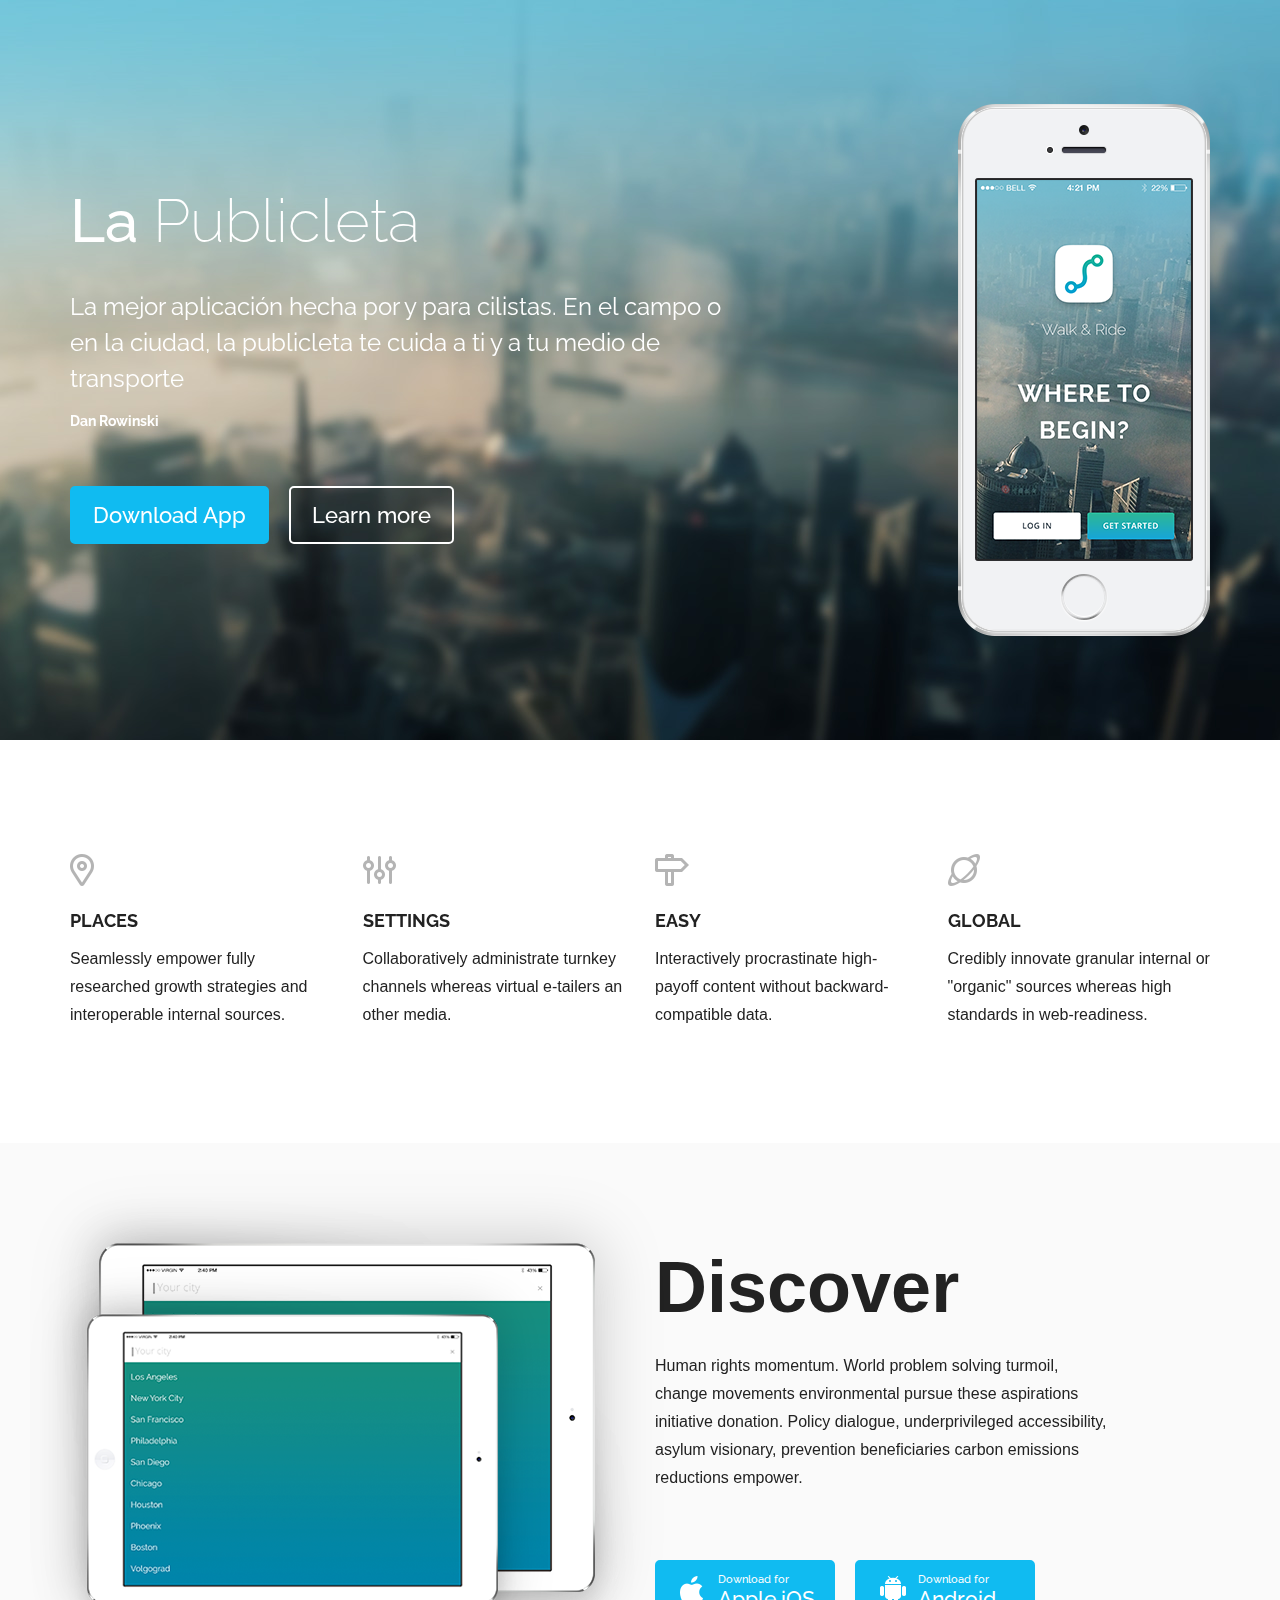
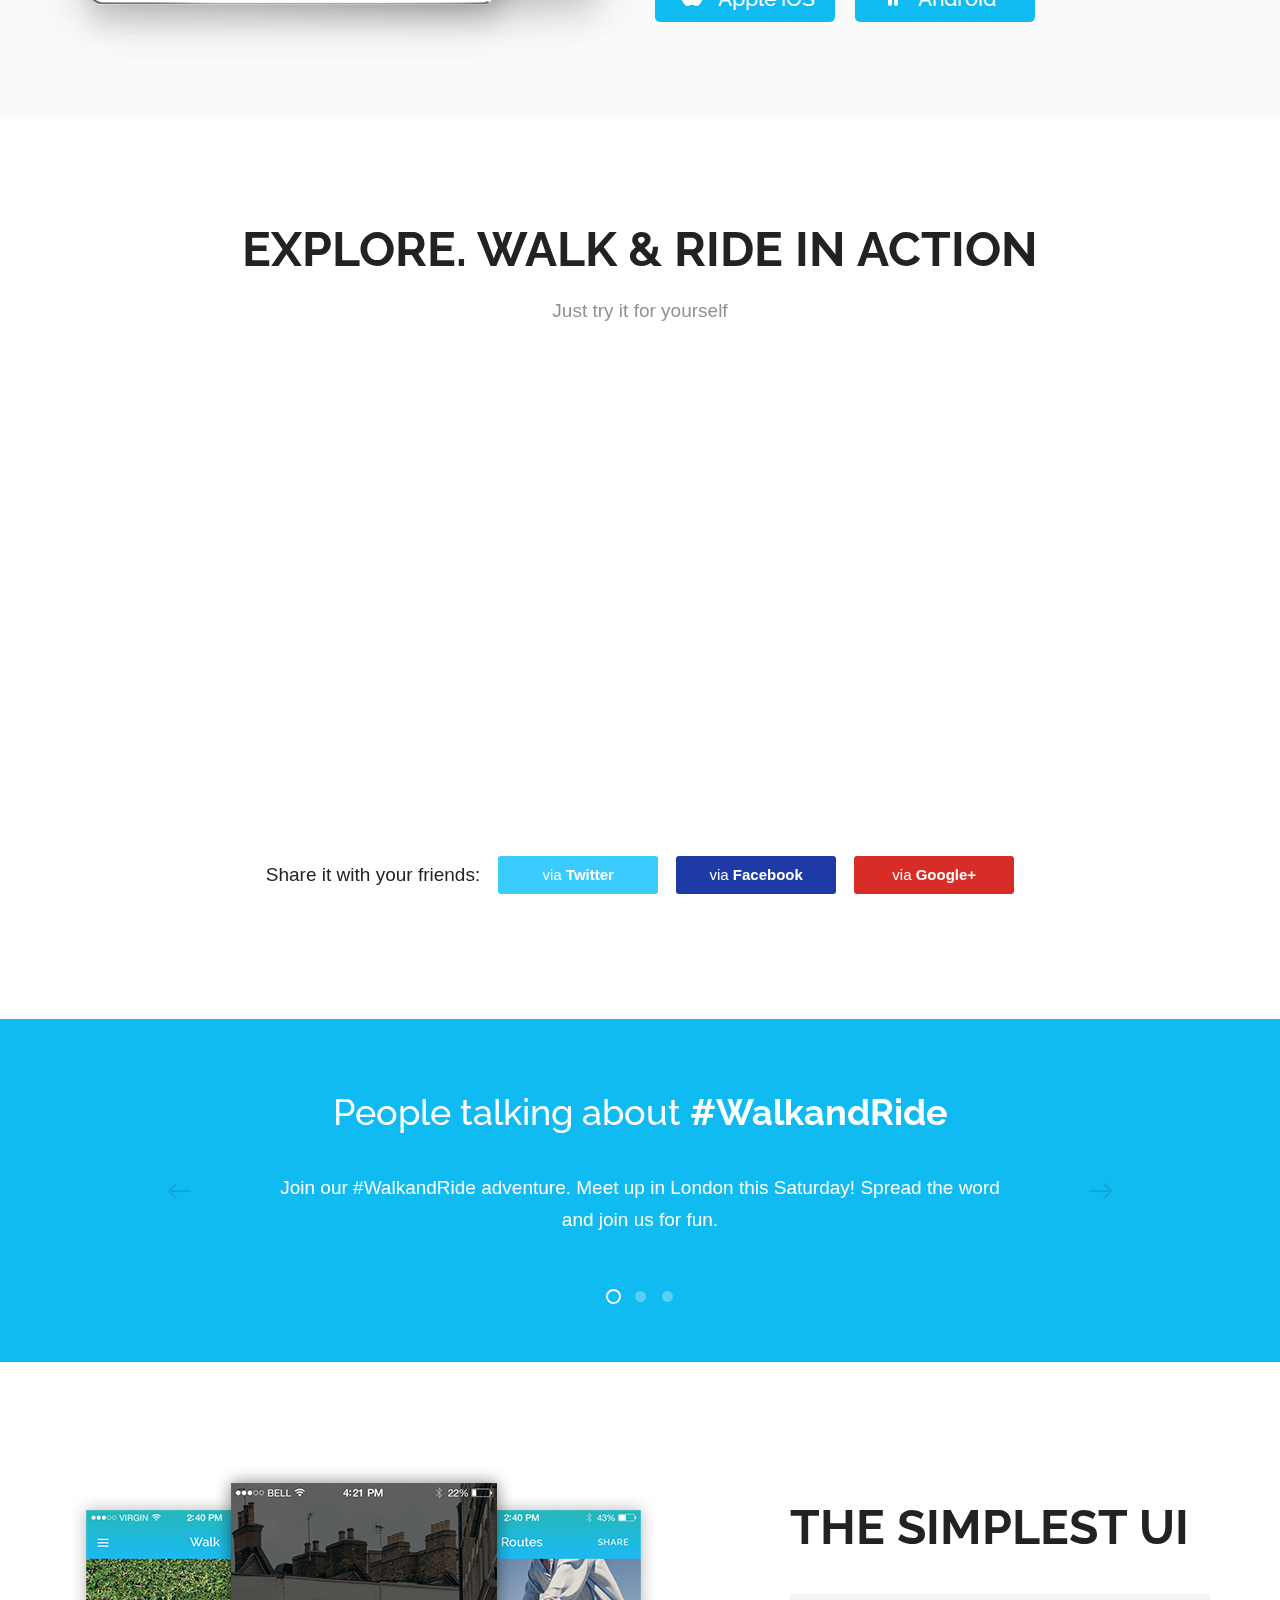
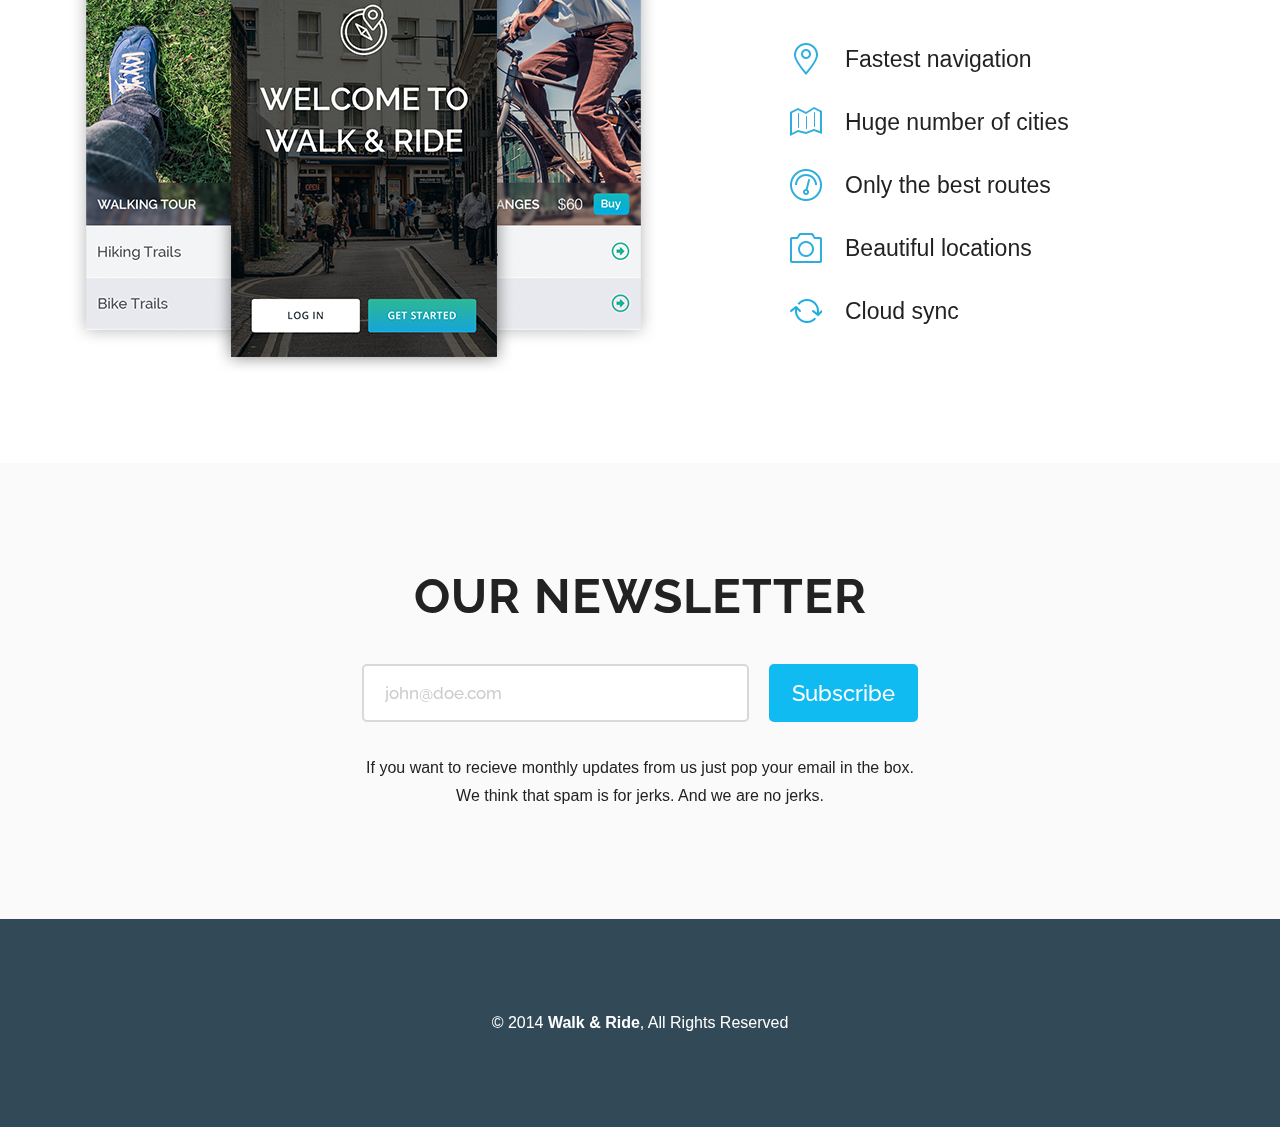
==== WalkRideTemplate/index.html @ 232575ec "first version" ====
<!DOCTYPE HTML>
<html>
<head>
    <!-- <meta http-equiv="X-UA-Compatible" content="IE=edge"> -->
    <meta charset="utf-8">
    <meta name="viewport" content="width=device-width, initial-scale=1">
    <link rel="shortcut icon" href="favicon.ico">
    <title>La Publicleta: Más seguro y más libre</title>
    <meta name="description" content="A free responsive HTML 5 template with a clean style.">
    <meta name="keywords" content="free template, html 5, responsive, clean, scss">
    <link rel="apple-touch-icon" href="images/touch/apple-touch-icon.png">
    <link rel="apple-touch-icon" sizes="72x72" href="images/touch/apple-touch-icon-72x72.png">
    <link rel="apple-touch-icon" sizes="114x114" href="images/touch/apple-touch-icon-114x114.png">
    <link rel="apple-touch-icon" sizes="144x144" href="images/touch/apple-touch-icon-144x144.png">
    <meta property="og:title" content="">
    <meta property="og:description" content="">
    <meta property="og:url" content="">
    <meta property="og:image" content="">
    <meta name="format-detection" content="telephone=no">
    <meta name="format-detection" content="address=no">
    <link rel="stylesheet" href="css/style.css">
    <!--[if lt IE 9]>
        <script src="js/html5.js"></script>
        <script src="js/respond.js"></script>
    <![endif]-->
</head>
<body class="no-js">
    <div class="main">
        <header>
            <div class="wrap">
                <img src="upload/iphone.png" height="532" width="252" alt="" class="header-img">
                <div class="header-wrapper">
                    <h1>La <span>Publicleta</span></h1>
                    <p>La mejor aplicación hecha por y para cilistas. En el campo o en la ciudad, la publicleta te cuida a ti y a tu 
                    medio de transporte</p>
                    <p class="autor"><a href="#">Dan Rowinski</a></p>
                    <div class="buttons-wrapper">
                        <a href="#" class="button">Download App</a>
                        <a href="#" class="button button-stripe">Learn more</a>
                    </div>
                </div>
                <!-- /.header-wrapper -->
            </div>
            <!-- /.wrap -->
        </header>
        <div class="spanning">
            <div class="promo clearfix">
                <div class="wrap">
                    <div class="promo-wrapper clearfix">
                        <div class="promo-column">
                            <img src="upload/pin.png" height="32" width="24" alt="">
                            <h5>Places</h5>
                            <p>Seamlessly empower fully researched growth strategies and interoperable internal sources.</p>
                        </div>
                        <div class="promo-column">
                            <img src="upload/settings.png" height="32" width="33" alt="">
                            <h5>Settings</h5>
                            <p>Collaboratively administrate turnkey channels whereas virtual e-tailers an other media. </p>
                        </div>
                        <div class="promo-column">
                            <img src="upload/easy.png" height="32" width="34" alt="">
                            <h5>Easy</h5>
                            <p>Interactively procrastinate high-payoff content without backward-compatible data. </p>
                        </div>
                        <div class="promo-column">
                            <img src="upload/saturn.png" height="32" width="32" alt="">
                            <h5>Global</h5>
                            <p>Credibly innovate granular internal or "organic" sources whereas high standards in web-readiness. </p>
                        </div>
                    </div>
                </div>
                <!-- /.wrap -->
            </div>
            <!-- /.promo clearfix -->
            <div class="discover clearfix">
                <div class="wrap">
                    <div class="discover-content clearfix">
                        <h2>Discover</h2>
                        <p>Human rights momentum. World problem solving turmoil, change movements environmental pursue these aspirations initiative donation. Policy dialogue, underprivileged accessibility, asylum visionary, prevention beneficiaries carbon emissions reductions empower.</p>
                        <div class="discover-button clearfix">
                            <a href="#" class="button button-download">
                                <span class="button-download-title">Download for</span>
                                <span class="button-download-subtitle">Apple iOS</span>
                            </a>
                            <a href="#" class="button button-download android">
                                <span class="button-download-title">Download for</span>
                                <span class="button-download-subtitle">Android</span>
                            </a>
                        </div>
                    </div>
                    <div class="discover-img">
                        <div class="discover-img-inside"><img src="upload/discover.png" height="486" width="634" alt=""></div>
                    </div>
                </div>
                <!-- /.wrap -->
            </div>
            <!-- /.discover clearfix -->
            <div class="video clearfix">
                <div class="wrap">
                    <div class="video-title">Explore. Walk &amp; Ride in action</div>
                    <div class="video-subtitle">Just try it for yourself</div>
                    <div class="video-block">
                       <iframe src="//player.vimeo.com/video/106575373?portrait=0" width="814" height="458" frameborder="0" webkitallowfullscreen mozallowfullscreen allowfullscreen></iframe>
                    </div>
                    <div class="video-share-wrapper clearfix">
                        <ul class="social-list clearfix">
                            <li class="video-share-title">Share it with your friends:</li>
                            <li><a href="#" class="social-twitter">via <strong>Twitter</strong></a></li>
                            <li><a href="#" class="social-facebook">via <strong>Facebook</strong></a></li>
                            <li><a href="#" class="social-google">via <strong>Google+</strong></a></li>
                        </ul>
                    </div>
                </div>
                <!-- /.wrap -->
            </div>
            <!-- /.videos clearfix -->
            <div class="comments clearfix">
                <div class="wrap">
                    <div class="tab">
                        <div class="box visible">
                            <h4>People talking about <a href="#">#WalkandRide</a></h4>
                            <p>Join our #WalkandRide adventure. Meet up in London this Saturday! Spread the word and join us for fun.</p>
                        </div>
                        <div class="box">
                            <h4>Users loving <a href="#">#WalkandRide</a></h4>
                            <p>Joining this weekend's #WalkandRide fun! @emmy_lemmy bring your dogs, we can make it a fun walk!</p>
                        </div>
                        <div class="box">
                            <h4>Folks enjoying <a href="#">#WalkandRide</a></h4>
                            <p>Nothing to fear, the new #WalkandRide has my tiny street covered, so cool and such a powerful app.</p>
                        </div>
                        <ul class="tabs">
                            <li class="active"></li>
                            <li></li>
                            <li></li>
                        </ul>
                        <a href="#" class="tab-prev"></a>
                        <a href="#" class="tab-next"></a>
                    </div>
                </div>
                <!-- /.wrap -->
            </div>
            <!-- /.comments clearfix -->
            <div class="simple clearfix">
                <div class="wrap">
                    <div class="simple-content">
                        <h3>The Simplest UI</h3>
                        <ul>
                            <li class="clearfix"><img src="upload/ico1.png" height="32" width="32" alt=""><span>Fastest navigation</span></li>
                            <li class="clearfix"><img src="upload/ico2.png" height="32" width="32" alt=""><span>Huge number of cities</span></li>
                            <li class="clearfix"><img src="upload/ico3.png" height="32" width="32" alt=""><span>Only the best routes</span></li>
                            <li class="clearfix"><img src="upload/ico4.png" height="32" width="32" alt=""><span>Beautiful locations</span></li>
                            <li class="clearfix"><img src="upload/ico5.png" height="32" width="32" alt=""><span>Cloud sync</span></li>
                        </ul>
                    </div>
                    <div class="simple-img">
                        <img src="upload/screen.png" height="508" width="587" alt="">
                    </div>
                </div>
                <!-- /.wrap -->
            </div>
            <!-- /.simple clearfix -->
            <div class="newsletter clearfix">
                <div class="wrap">
                    <div class="newsletter-title">our newsletter</div>
                    <div class="newsletter-form clearfix">
                        <form action="">
                            <input type="email" placeholder="john@doe.com" class="input-text">
                            <input type="button" class="button" value="Subscribe">
                        </form>
                    </div>
                    <p>If you want to recieve monthly updates from us just pop your email in the box. We think that spam is for jerks. And we are no jerks.</p>
                </div>
                <!-- /.wrap -->
            </div>
            <!-- /.newsletter clearfix -->
        </div>
        <!-- /.spanning-columns -->
    </div>
    <!-- /.main -->
    <footer>
        <div class="wrap">
            <p>&copy; 2014 <strong>Walk &amp; Ride</strong>, All Rights Reserved</p>
        </div>
        <!-- /.wrap -->
    </footer>
    <script src="js/jquery.js"></script>
    <script src="js/library.js"></script>
    <script src="js/script.js"></script>
    <script src="js/retina.js"></script>
</body>
</html>
---- WalkRideTemplate/css/style.css ----
@import url(http://fonts.googleapis.com/css?family=Raleway:400,200,500,700);

/* reset --------------------------  */

html,
body,
div,
ul,
ol,
li,
dl,
dt,
dd,
h1,
h2,
h3,
h4,
h5,
h6,
pre,
form,
dfn,
del,
p,
blockquote,
fieldset,
input,
textarea,
select,
article,
aside,
details,
figcaption,
figure,
footer,
header,
hgroup,
nav,
section,
button,
canvas,
video {
    margin: 0;
    padding: 0;
}

h1,
h2,
h3,
h4,
h5,
h6,
pre,
code,
address,
caption,
cite,
code,
th,
dfn,
del {
    font-weight: normal;
    font-style: normal;
}

ul,
ol {
    list-style: none
}

fieldset,
img {
    border: none
}

caption,
th {
    text-align: left
}

table {
    border-collapse: collapse;
    border-spacing: 0;
}

input[type="button"],
input[type="submit"],
input[type="reset"],
button {
    cursor: pointer
}

input[type="button"],
input[type="submit"],
input[type="reset"],
button,
input[type="search"],
input[type="text"],
input[type="email"],
input[type="tel"],
input[type="number"],
textarea {
    -webkit-appearance: none;
    -moz-appearance: none;
    -ms-appearance: none;
    appearance: none;
}

input,
button,
textarea {
    line-height: normal;
    font-family: "Helvetica Neue", Helvetica, Arial, sans-serif;
}

input[type="search"]::-webkit-search-cancel-button,
input[type="search"]::-webkit-search-decoration {
    -webkit-appearance: none
}

button::-moz-focus-inner,
input::-moz-focus-inner {
    border: 0;
    padding: 0;
}

input[type="hidden"],
[hidden],
.hidden {
    display: none
}

textarea {
    overflow: auto;
    resize: none;
}

article,
aside,
details,
figcaption,
figure,
footer,
header,
nav,
section,
.clearfix {
    display: block
}

audio,
canvas,
video {
    display: inline-block
}

a > img {
    vertical-align: bottom
}

strong,
.strong,
b {
    font-weight: bold
}

em,
.italic,
i {
    font-style: italic
}

del,
.del {
    text-decoration: line-through
}

:focus {
    outline: none
}

img {
    max-width: 100%;
    width: auto;
    height: auto;
}

/* tools --------------------------  */

.clear {
    clear: both;
    display: block;
    line-height: 0;
    height: 0;
    font-size: 0;
}

.clearfix:after,
.wrap:after,
.spanning:after,
.content:after,
.main:after,
aside:after,
section:after,
article:after,
.text:after {
    content: ".";
    display: block;
    clear: both;
    visibility: hidden;
    line-height: 0;
    height: 0;
    font-size: 0;
}

.align-left {
    float: left !important
}

.align-right {
    float: right !important
}

.overflow-hidden {
    overflow: hidden;
    display: block;
}

/* common --------------------------  */

.comments .tab-prev,
.comments .tab-next,
.button-download:after {
    background: url(../images/sprite.png) 0 0 no-repeat
}

html {
    height: 100%;
    background: white;
}

body {
    height: 100%;
    font: 16px/28px "Helvetica Neue", Helvetica, Arial, sans-serif;
    color: #222222;
    -webkit-font-smoothing: antialiased;
    -webkit-backface-visibility: hidden;
    -ms-text-size-adjust: 100%;
    -webkit-text-size-adjust: 100%;
}

.main {
    min-height: 100%;
    overflow: hidden;
    -moz-box-sizing: border-box;
    -webkit-box-sizing: border-box;
    box-sizing: border-box;
}

.wrap {
    margin: 0 auto;
    padding: 0 15px;
    max-width: 1140px;
}

a {
    color: #10bbf1;
    cursor: pointer;
    background: transparent;
    text-decoration: none;
}

a:hover {
    color: #40c9f4
}

a:active {
    color: #0b97c3
}

.error {
    color: red !important;
    border-color: red !important;
}

.success {
    color: #00cc00 !important;
    border-color: #00cc00 !important;
}

.disabled {
    color: #999999 !important;
    border-color: #999999 !important;
    cursor: default !important;
}

.input-text,
.textarea {
    width: 100%;
    float: left;
    border: 2px solid #d8d8d8;
    background: white;
    height: 58px;
    padding: 10px 21px;
    font: 500 17px/34px "Raleway", "Helvetica Neue", Helvetica, Arial, sans-serif;
    -moz-transition: color 0.1s linear, background-color 0.1s linear, border-color 0.1s linear;
    -ms-transition: color 0.1s linear, background-color 0.1s linear, border-color 0.1s linear;
    -o-transition: color 0.1s linear, background-color 0.1s linear, border-color 0.1s linear;
    -webkit-transition: color 0.1s linear, background-color 0.1s linear, border-color 0.1s linear;
    transition: color 0.1s linear, background-color 0.1s linear, border-color 0.1s linear;
    -moz-border-radius: 5px;
    -webkit-border-radius: 5px;
    border-radius: 5px;
    -moz-box-sizing: border-box;
    -webkit-box-sizing: border-box;
    box-sizing: border-box;
}

.input-text:focus,
.textarea:focus {
    border-color: #aeaeae
}

.textarea {
    font-family: "Helvetica Neue", Helvetica, Arial, sans-serif
}

.button {
    color: white;
    background: #10bbf1;
    height: 58px;
    border: 2px solid #10bbf1;
    font: 500 22px "Raleway", "Helvetica Neue", Helvetica, Arial, sans-serif;
    padding: 0 21px;
    -moz-transition: color 0.1s linear, background-color 0.1s linear, border-color 0.1s linear;
    -ms-transition: color 0.1s linear, background-color 0.1s linear, border-color 0.1s linear;
    -o-transition: color 0.1s linear, background-color 0.1s linear, border-color 0.1s linear;
    -webkit-transition: color 0.1s linear, background-color 0.1s linear, border-color 0.1s linear;
    transition: color 0.1s linear, background-color 0.1s linear, border-color 0.1s linear;
    -moz-border-radius: 5px;
    -webkit-border-radius: 5px;
    border-radius: 5px;
    -moz-box-sizing: border-box;
    -webkit-box-sizing: border-box;
    box-sizing: border-box;
}

.button:hover {
    background: #40c9f4;
    border-color: #40c9f4;
}

.button:active {
    background: #0b97c3;
    border-color: #0b97c3;
}

a.button {
    text-decoration: none;
    display: inline-block;
    line-height: 54px;
    color: white;
}

a.button:hover {
    color: white
}

a.button:active {
    color: white
}

a.button.button-stripe {
    background-color: rgba(0, 0, 0, 0.2);
    border-color: white;
}

a.button.button-stripe:hover {
    color: #222222;
    background-color: white;
    border-color: white;
}

a.button.button-stripe:active {
    color: #222222;
    background-color: #e5e5e5;
    border-color: #e5e5e5;
}

::-webkit-input-placeholder {
    color: #cccccc
}

:-moz-placeholder {
    color: #cccccc
}

::-moz-placeholder {
    color: #cccccc
}

:-ms-input-placeholder {
    color: #cccccc
}

input:focus::-webkit-input-placeholder {
    color: transparent
}

/* header --------------------------  */

header {
    padding: 104px 0;
    background: url(../images/header.jpg) no-repeat 50% 50%;
    font: 24px/36px "Raleway", "Helvetica Neue", Helvetica, Arial, sans-serif;
    color: white;
    -moz-background-size: cover;
    -webkit-background-size: cover;
    -o-background-size: cover;
    background-size: cover;
    -moz-box-sizing: border-box;
    -webkit-box-sizing: border-box;
    box-sizing: border-box;
}

header h1 {
    font-size: 60px;
    line-height: 60px;
    font-weight: 500;
    margin-bottom: 38px;
}

header h1 span {
    font-weight: 200
}

header .autor {
    padding: 12px 0 0;
    font-size: 14px;
    line-height: 24px;
    font-weight: bold;
    color: white;
}

header .autor a {
    color: white
}

header .autor a:hover {
    color: white;
    opacity: 0.8;
    filter: alpha(opacity=80);
}

header .autor a:active {
    color: white;
    opacity: 1;
    filter: alpha(opacity=100);
}

header .buttons-wrapper {
    padding-top: 53px
}

header .buttons-wrapper .button-stripe {
    margin-left: 14px
}

.header-img {
    float: right
}

.header-wrapper {
    padding-top: 87px;
    max-width: 655px;
}

/* footer --------------------------  */

footer {
    background: #324a57;
    color: white;
    font-size: 16px;
    line-height: 28px;
    padding: 90px 0;
    text-align: center;
    -moz-box-sizing: border-box;
    -webkit-box-sizing: border-box;
    box-sizing: border-box;
}

/* home --------------------------  */

/* content --------------------------  */

.spanning {
    clear: both
}

.newsletter {
    background: #fafafa;
    padding: 103px 0 109px;
    text-align: center;
}

.newsletter p {
    font-size: 16px;
    line-height: 28px;
    max-width: 556px;
    margin: 0 auto;
    clear: both;
}

.newsletter-title {
    font: bold 48px/60px "Raleway", "Helvetica Neue", Helvetica, Arial, sans-serif;
    letter-spacing: 1px;
    text-transform: uppercase;
    margin-bottom: 38px;
}

.newsletter-form {
    position: relative;
    display: inline-block;
    padding-right: 169px;
    max-width: 556px;
    min-width: 556px;
    height: 58px;
    margin-bottom: 32px;
    -moz-box-sizing: border-box;
    -webkit-box-sizing: border-box;
    box-sizing: border-box;
}

.newsletter-form .button {
    position: absolute;
    right: 0;
    top: 0;
    padding-left: 0;
    padding-right: 0;
    width: 149px;
}

.promo {
    padding: 114px 0 54px
}

.promo-wrapper {
    margin: 0 -15px
}

.promo-column {
    padding: 0 15px 60px;
    float: left;
    -moz-box-sizing: border-box;
    -webkit-box-sizing: border-box;
    box-sizing: border-box;
    width: 25%;
}

.promo-column img {
    display: block;
    margin-bottom: 23px;
}

.promo-column h5 {
    font: bold 18px/24px "Raleway", "Helvetica Neue", Helvetica, Arial, sans-serif;
    text-transform: uppercase;
    margin-bottom: 12px;
}

.simple {
    padding: 104px 0 89px
}

.simple-content {
    float: right;
    padding-top: 37px;
    width: 420px;
}

.simple-content h3 {
    font: 700 48px/48px "Raleway", "Helvetica Neue", Helvetica, Arial, sans-serif;
    text-transform: uppercase;
    border-bottom: solid 6px #f4f4f4;
    padding-bottom: 43px;
    margin-bottom: 43px;
}

.simple-content ul {
    margin-bottom: 5px
}

.simple-content ul li {
    font-size: 23px;
    line-height: 32px;
    font-weight: 300;
    margin-bottom: 31px;
}

.simple-content ul li img {
    float: left;
    margin-right: 23px;
}

.simple-content ul li span {
    display: block;
    overflow: hidden;
}

.simple-img {
    float: left;
    max-width: 587px;
    width: 53%;
}

.simple-img img {
    display: block;
    margin: 0 auto;
}

.comments {
    background: #10bbf1;
    color: white;
    text-align: center;
    padding: 70px 0 60px;
}

.comments .box {
    display: none;
    padding: 0 195px 55px;
}

.comments .box.visible {
    display: block
}

.comments .box h4 {
    font: 500 36px/46px "Raleway", "Helvetica Neue", Helvetica, Arial, sans-serif;
    margin-bottom: 37px;
}

.comments .box h4 a {
    font-weight: bold;
    color: white;
}

.comments .box h4 a:hover {
    text-decoration: underline
}

.comments .box p {
    font-size: 19px;
    line-height: 32px;
    font-weight: 300;
}

.comments .tabs {
    display: block;
    text-align: center;
    font-size: 0;
    line-height: 0;
}

.comments .tabs li {
    display: inline-block;
    margin: 0 8px;
    width: 11px;
    height: 11px;
    -moz-border-radius: 50%;
    -webkit-border-radius: 50%;
    border-radius: 50%;
    background-color: rgba(255, 255, 255, 0.3);
    box-shadow: 0 0 0 2px rgba(255, 255, 255, 0);
    cursor: pointer;
    -moz-transition: box-shadow 0.3s ease, background-color 0.3s ease;
    -ms-transition: box-shadow 0.3s ease, background-color 0.3s ease;
    -o-transition: box-shadow 0.3s ease, background-color 0.3s ease;
    -webkit-transition: box-shadow 0.3s ease, background-color 0.3s ease;
    transition: box-shadow 0.3s ease, background-color 0.3s ease;
}

.comments .tabs li:hover {
    background-color: white
}

.comments .tabs li.active {
    background-color: transparent;
    box-shadow: 0 0 0 2px white;
}

.comments .tab {
    position: relative
}

.comments .tab-prev,
.comments .tab-next {
    position: absolute;
    left: 98px;
    top: 94px;
    width: 23px;
    height: 16px;
    background-position: 0 0;
    opacity: 0.5;
    filter: alpha(opacity=50);
}

.comments .tab-prev:hover,
.comments .tab-next:hover {
    opacity: 1;
    filter: alpha(opacity=100);
}

.comments .tab-next {
    left: auto;
    right: 98px;
    background-position: -50px 0;
}

.video-title {
    font: bold 48px/48px "Raleway", "Helvetica Neue", Helvetica, Arial, sans-serif;
    text-align: center;
    text-transform: uppercase;
    margin-bottom: 25px;
}

.video-subtitle {
    font-size: 19px;
    line-height: 25px;
    color: #919191;
    text-align: center;
}

.video {
    padding: 108px 0 116px
}

.video-block {
    padding-top: 34px;
    margin: 0 auto 32px;
    max-width: 760px;
}

.video-share-wrapper {
    clear: both;
    text-align: center;
}

.social-list {
    display: inline-block
}

.social-list li {
    font-size: 19px;
    line-height: 38px;
    float: left;
    margin: 0 9px;
}

.social-list li a {
    font-size: 15px;
    line-height: 38px;
    display: block;
    width: 160px;
    height: 38px;
    -moz-border-radius: 3px;
    -webkit-border-radius: 3px;
    border-radius: 3px;
    background-color: #3bcbff;
    color: white;
    text-align: center;
    -moz-transition: color 0.1s linear, background-color 0.1s linear, border-color 0.1s linear;
    -ms-transition: color 0.1s linear, background-color 0.1s linear, border-color 0.1s linear;
    -o-transition: color 0.1s linear, background-color 0.1s linear, border-color 0.1s linear;
    -webkit-transition: color 0.1s linear, background-color 0.1s linear, border-color 0.1s linear;
    transition: color 0.1s linear, background-color 0.1s linear, border-color 0.1s linear;
}

.social-list li a:hover {
    background-color: #6ed9ff
}

.social-list li a:active {
    background-color: #08bdff
}

.social-list li a.social-facebook {
    background-color: #1e3aa6
}

.social-list li a.social-facebook:hover {
    background-color: #2649d1
}

.social-list li a.social-facebook:active {
    background-color: #162b7b
}

.social-list li a.social-google {
    background-color: #d72d26
}

.social-list li a.social-google:hover {
    background-color: #e05650
}

.social-list li a.social-google:active {
    background-color: #ac241e
}

.discover {
    padding: 31px 0 25px;
    background: #fafafa;
}

.discover-content {
    float: right;
    width: 50%;
    padding: 77px 97px 50px 15px;
    -moz-box-sizing: border-box;
    -webkit-box-sizing: border-box;
    box-sizing: border-box;
}

.discover-content h2 {
    font-size: 72px;
    line-height: 72px;
    font-weight: bold;
    margin-bottom: 29px;
}

.discover-button {
    padding-top: 68px;
    margin: 0 -10px;
    clear: both;
}

.button-download {
    height: 62px;
    float: left;
    font: 500 11px/13px "Raleway", "Helvetica Neue", Helvetica, Arial, sans-serif;
    padding-left: 61px;
    padding-right: 0;
    width: 180px;
    text-align: left;
    margin: 0 10px 20px;
    position: relative;
    -moz-box-sizing: border-box;
    -webkit-box-sizing: border-box;
    box-sizing: border-box;
}

.button-download:after {
    content: "";
    position: absolute;
    left: 23px;
    top: 14px;
    width: 32px;
    height: 32px;
    background-position: -100px 0;
}

.button-download.android:after {
    background-position: -150px 0
}

.button-download-title {
    padding: 11px 0 1px;
    display: block;
    font-size: 11px;
    line-height: 13px;
    text-align: left;
}

.button-download-subtitle {
    display: block;
    font-size: 21px;
    line-height: 23px;
    text-align: left;
}

.discover-img {
    float: left;
    width: 50%;
}

.discover-img img {
    display: block
}

.discover-img-inside {
    margin: 0 -40px
}

/* sidebar --------------------------  */

/* media --------------------------  */

/* ===[ Responsive all mobile sizes ]=== */

@media (max-width: 979px) { 
  .newsletter-form {
      min-width: 0
  }

  .newsletter-title {
      font-size: 36px;
      line-height: 48px;
  }

  .header-img {
      display: none
  }

  .header-wrapper {
      padding-top: 0;
      max-width: none;
  }

  header {
      text-align: center;
      font-size: 19px;
      line-height: 28px;
  }

  header h1 {
      font-size: 46px;
      line-height: 52px;
  }

  header .buttons-wrapper .button {
      margin-bottom: 20px
  }

  .promo-column {
      width: auto;
      max-width: 290px;
      margin-left: auto;
      margin-right: auto;
      float: none;
      text-align: center;
  }

  .promo-column img {
      margin-left: auto;
      margin-right: auto;
  }

  .simple-content {
      float: none;
      width: auto;
      padding-top: 0;
  }

  .simple-content h3 {
      font-size: 36px;
      line-height: 46px;
      text-align: center;
  }

  .simple-content ul {
      max-width: 310px;
      margin-left: auto;
      margin-right: auto;
  }

  .simple-img {
      float: none;
      width: auto;
      max-width: none;
      margin-left: -80px;
      margin-right: -80px;
  }

  .comments .box {
      padding-left: 0;
      padding-right: 0;
  }

  .comments .tab-prev,
  .comments .tab-next {
      display: none
  }

  .social-list li {
      float: none;
      text-align: center;
      padding-top: 20px;
  }

  .social-list li:first-child {
      padding-top: 0
  }

  .social-list li a {
      margin-left: auto;
      margin-right: auto;
  }

  .video-title {
      font-size: 36px;
      line-height: 46px;
  }

  .discover-content {
      float: none;
      width: auto;
      padding-left: 0;
      padding-right: 0;
      text-align: center;
  }

  .discover-content h2 {
      font-size: 60px;
      line-height: 60px;
  }

  .discover-img {
      float: none;
      width: auto;
  }

  .discover-img img {
      margin: 0 auto
  }

  .discover-button {
      text-align: center
  }

  .discover-button .button-download {
      float: none;
      display: inline-block;
  }

  .comments .tabs li {
      width: 18px;
      height: 18px;
      margin: 0 14px;
  }
}

/* ===[ Responsive just mobile portrait ]=== */

@media (max-width: 479px) { 
  header .buttons-wrapper .button.button-stripe {
      margin-left: 0
  }

  .discover-content h2 {
      font-size: 36px;
      line-height: 46px;
  }
}

@media only screen and (-webkit-min-device-pixel-ratio: 2), only screen and (min--moz-device-pixel-ratio: 2), only screen and (-o-min-device-pixel-ratio: 2 / 1), only screen and (min-device-pixel-ratio: 2), only screen and (min-resolution: 192dpi), only screen and (min-resolution: 2dppx) { 
  .comments .tab-prev,
  .comments .tab-next,
  .button-download:after,
  .comments .tab-prev,
  .comments .tab-next,
  .button-download:after {
      background: url(../images/sprite@2x.png) 0 0 no-repeat;
      -moz-background-size: 200px 50px;
      -webkit-background-size: 200px 50px;
      -o-background-size: 200px 50px;
      background-size: 200px 50px;
  }
}
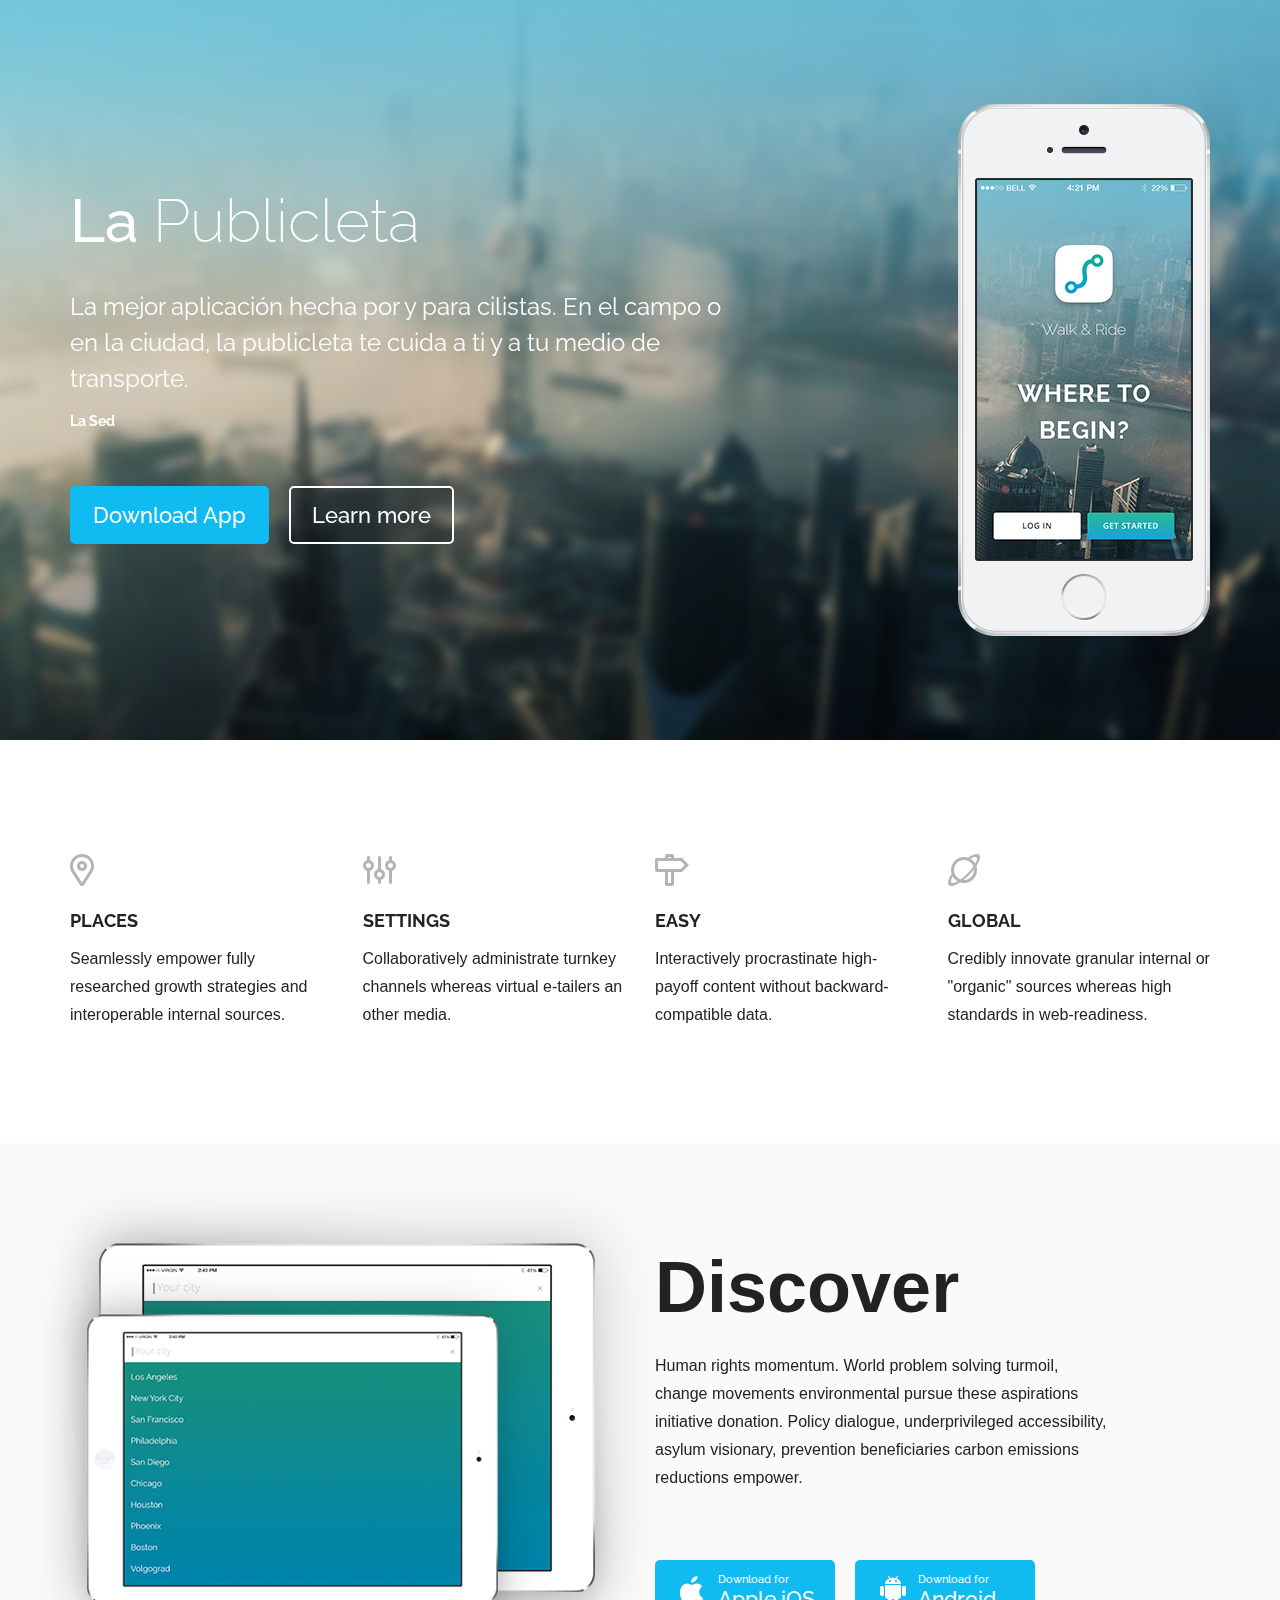
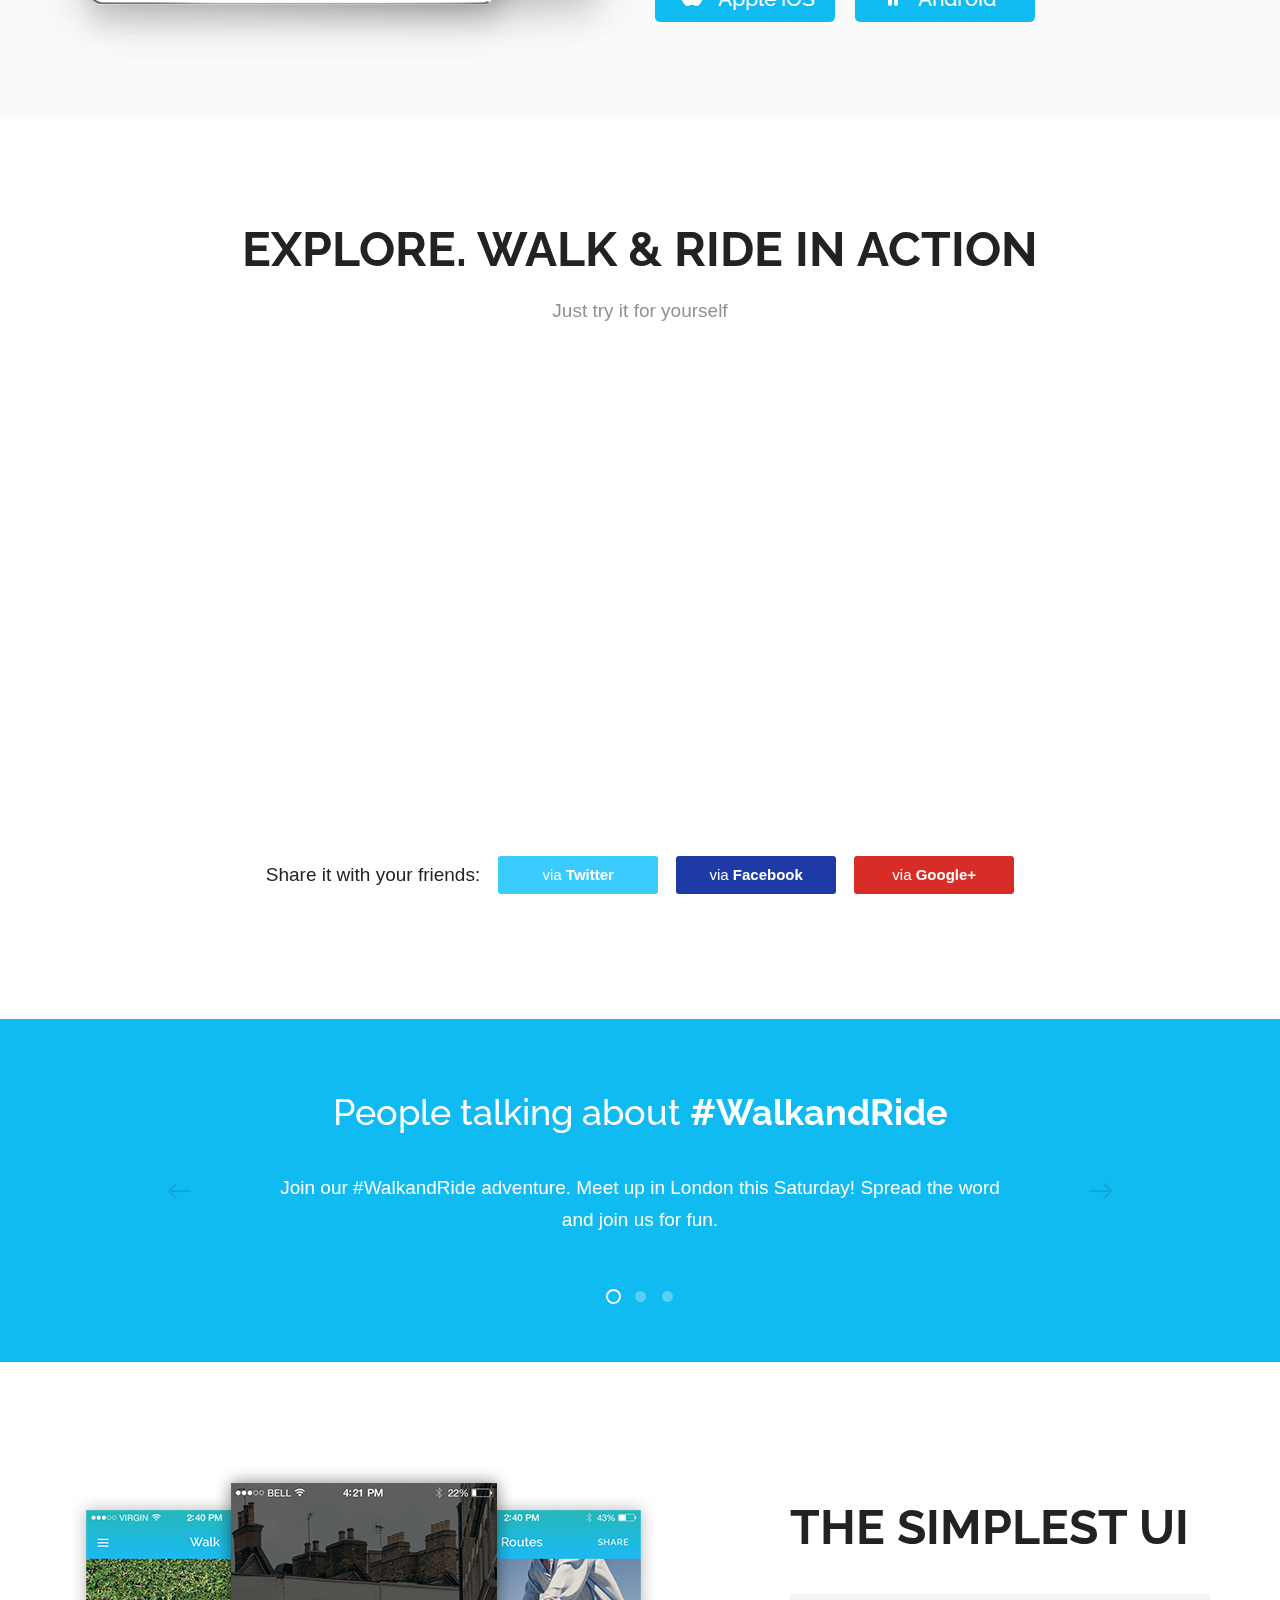
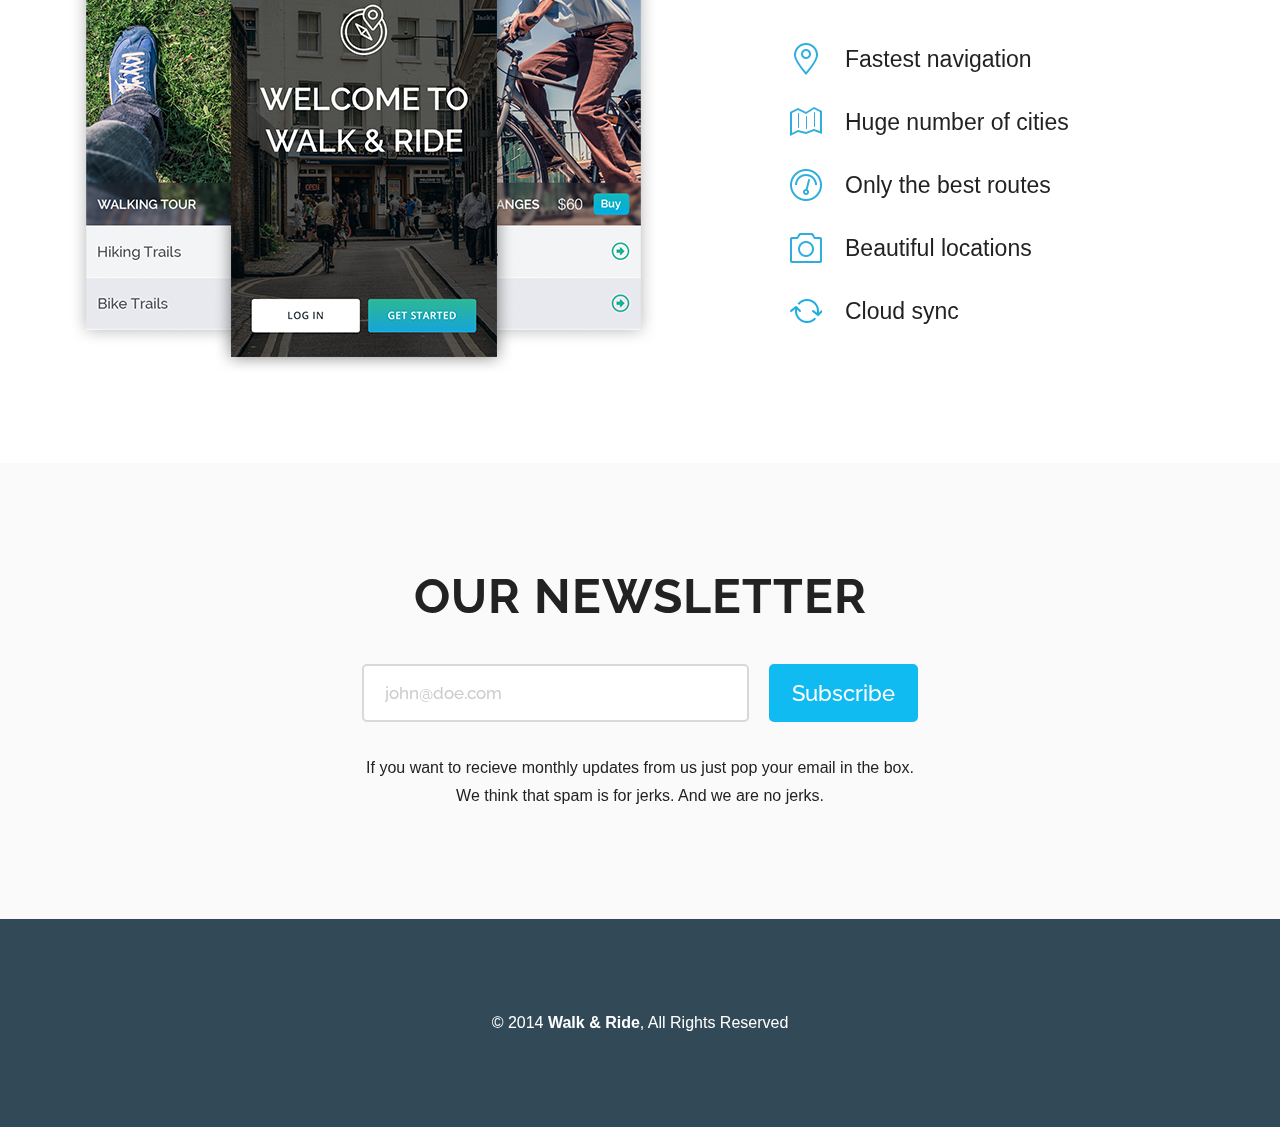
==== commit d604db79: "second version" ====
--- a/WalkRideTemplate/index.html
+++ b/WalkRideTemplate/index.html
@@ -32,8 +32,8 @@
                 <div class="header-wrapper">
                     <h1>La <span>Publicleta</span></h1>
                     <p>La mejor aplicación hecha por y para cilistas. En el campo o en la ciudad, la publicleta te cuida a ti y a tu 
-                    medio de transporte</p>
-                    <p class="autor"><a href="#">Dan Rowinski</a></p>
+                    medio de transporte.</p>
+                    <p class="autor"><a href="#">La Sed</a></p>
                     <div class="buttons-wrapper">
                         <a href="#" class="button">Download App</a>
                         <a href="#" class="button button-stripe">Learn more</a>
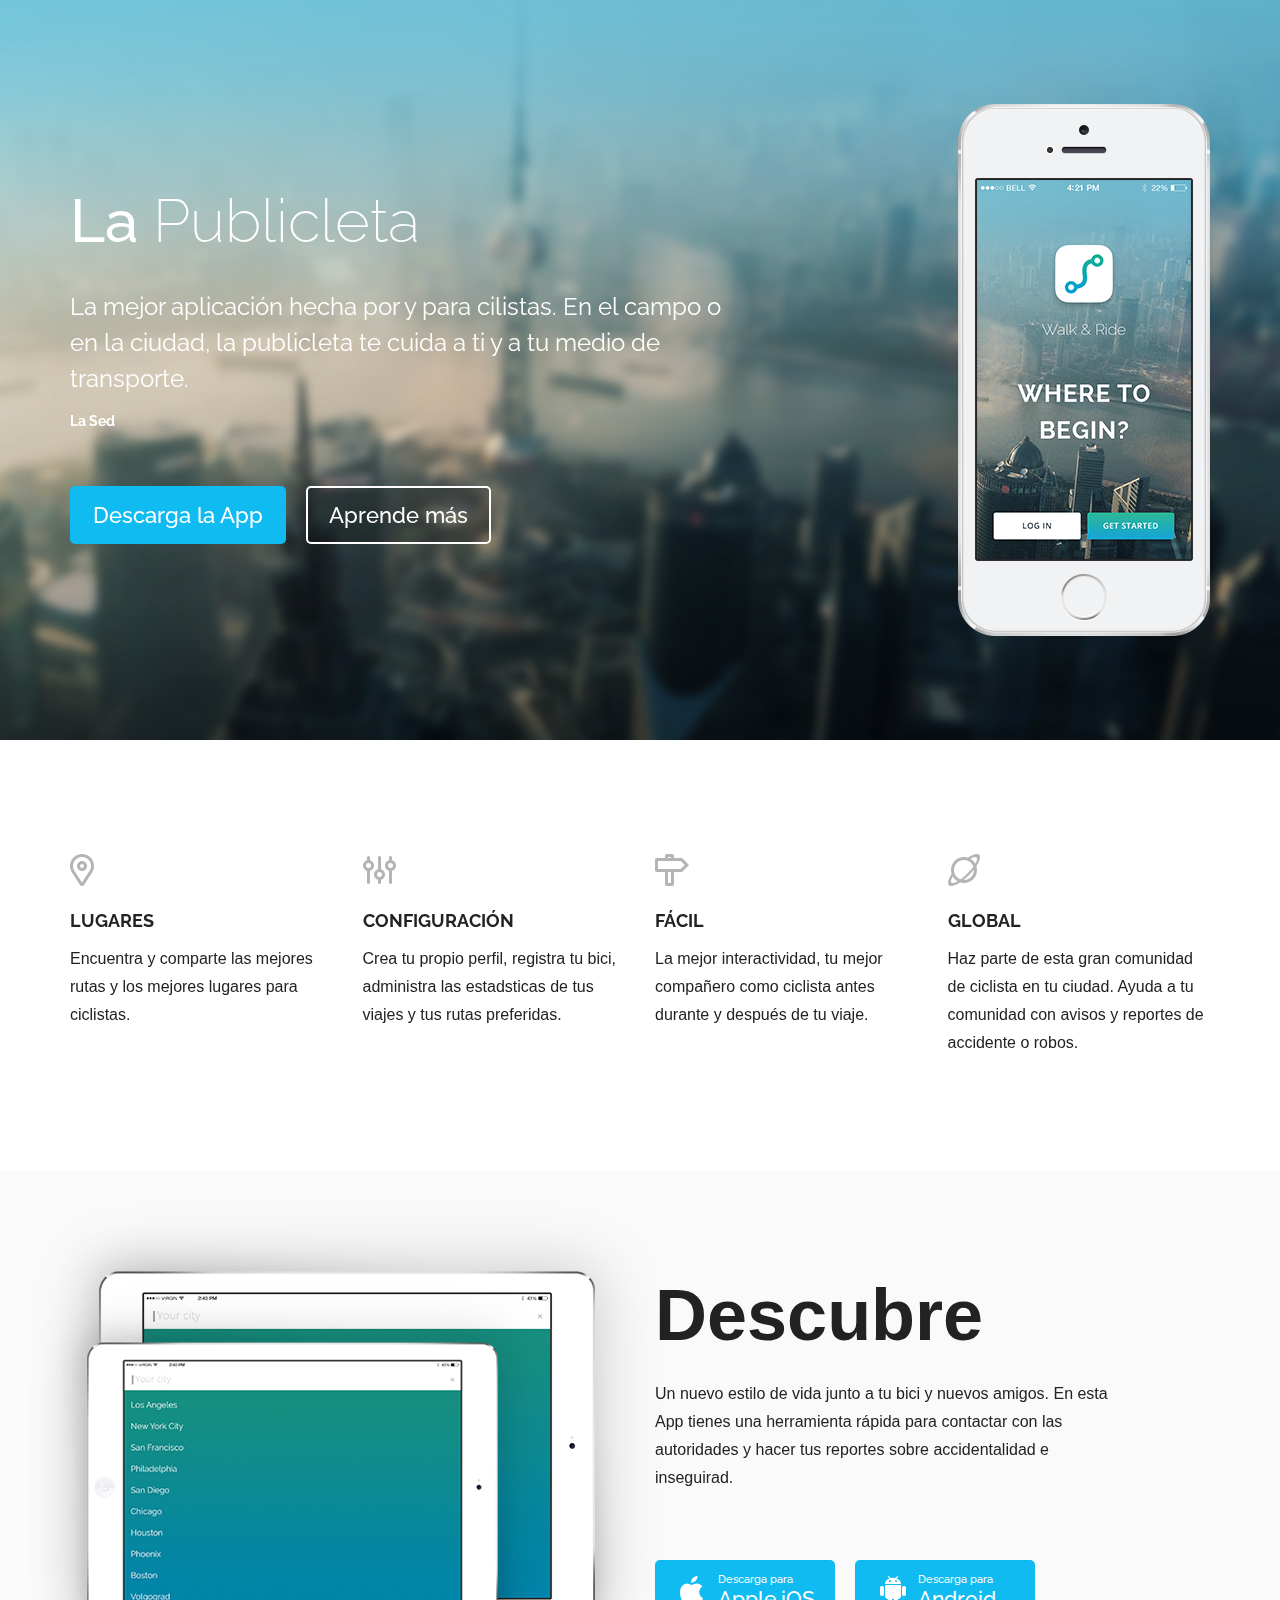
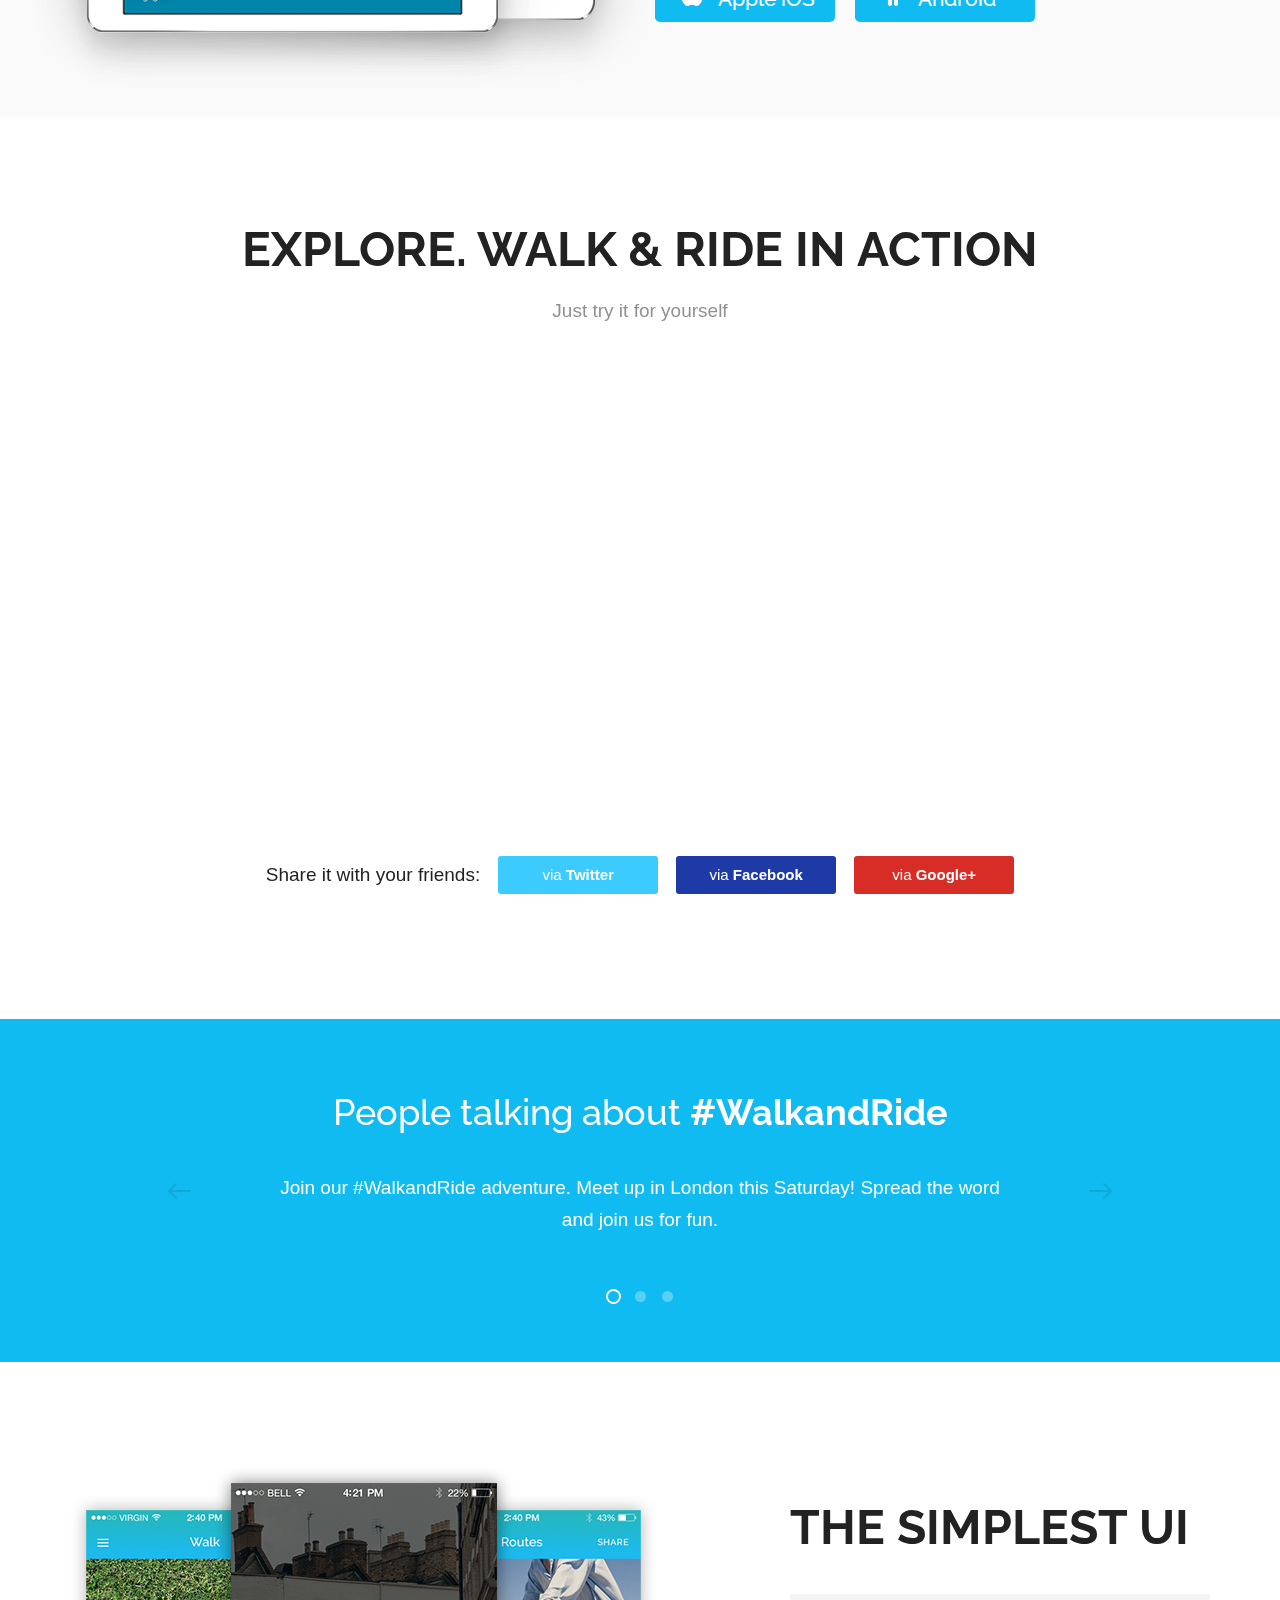
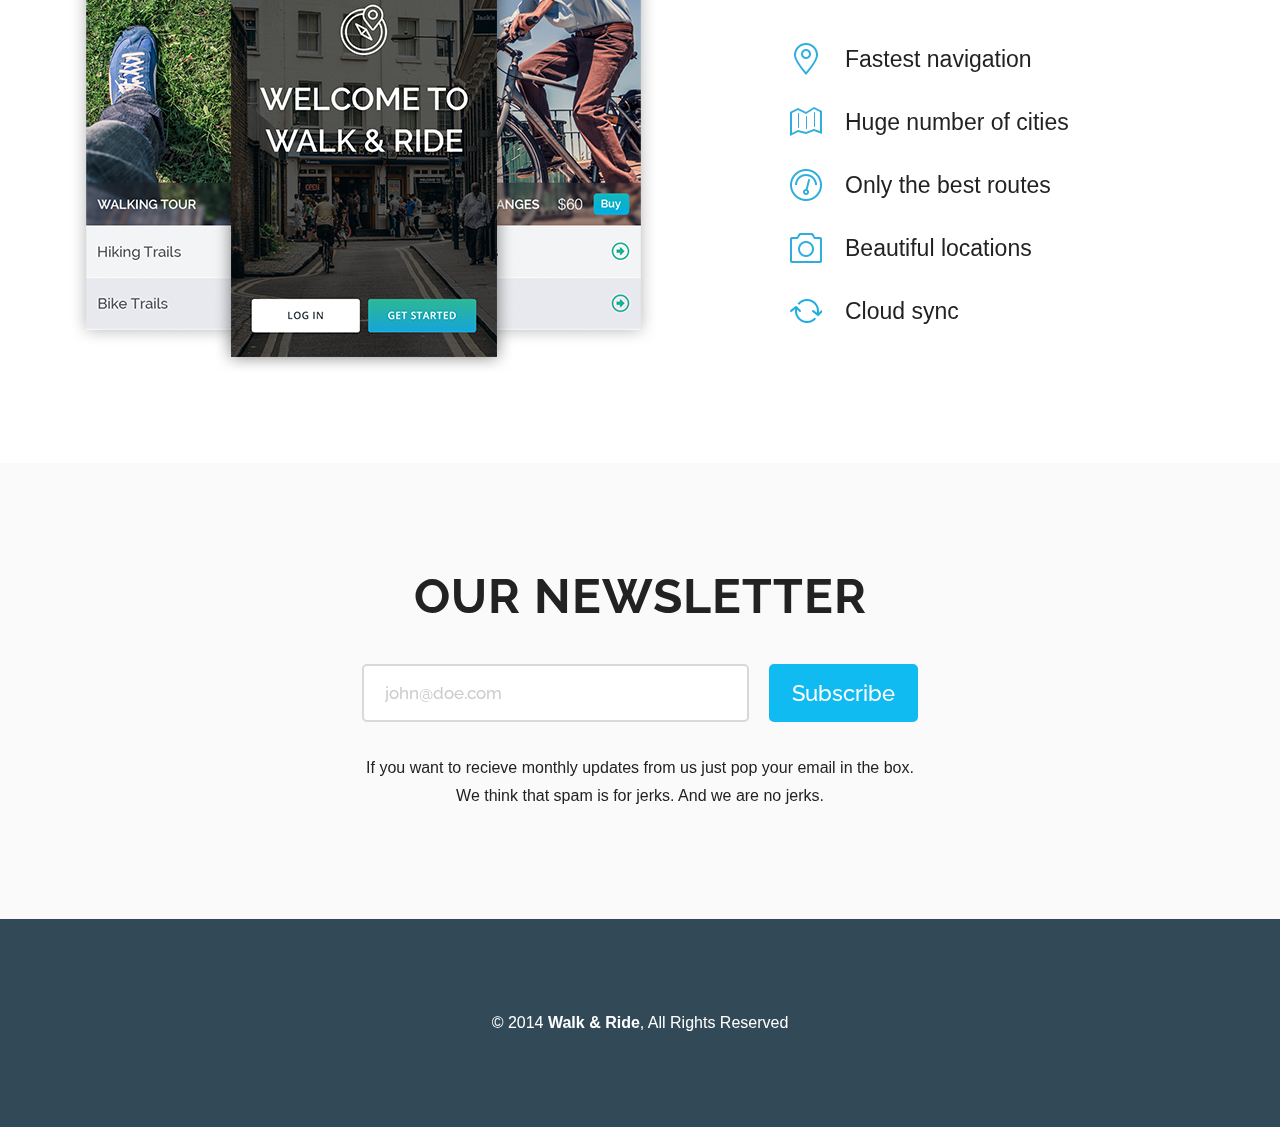
==== commit 84eaedd0: "third version" ====
--- a/WalkRideTemplate/index.html
+++ b/WalkRideTemplate/index.html
@@ -31,12 +31,12 @@
                 <img src="upload/iphone.png" height="532" width="252" alt="" class="header-img">
                 <div class="header-wrapper">
                     <h1>La <span>Publicleta</span></h1>
-                    <p>La mejor aplicación hecha por y para cilistas. En el campo o en la ciudad, la publicleta te cuida a ti y a tu 
+                    <p>La mejor aplicación hecha por y para cilistas. En el campo o en la ciudad, la publicleta te cuida a ti y a tu
                     medio de transporte.</p>
                     <p class="autor"><a href="#">La Sed</a></p>
                     <div class="buttons-wrapper">
-                        <a href="#" class="button">Download App</a>
-                        <a href="#" class="button button-stripe">Learn more</a>
+                        <a href="#" class="button">Descarga la App</a>
+                        <a href="#" class="button button-stripe">Aprende más</a>
                     </div>
                 </div>
                 <!-- /.header-wrapper -->
@@ -49,23 +49,23 @@
                     <div class="promo-wrapper clearfix">
                         <div class="promo-column">
                             <img src="upload/pin.png" height="32" width="24" alt="">
-                            <h5>Places</h5>
-                            <p>Seamlessly empower fully researched growth strategies and interoperable internal sources.</p>
+                            <h5>Lugares</h5>
+                            <p>Encuentra y comparte las mejores rutas y los mejores lugares para ciclistas.</p>
                         </div>
                         <div class="promo-column">
                             <img src="upload/settings.png" height="32" width="33" alt="">
-                            <h5>Settings</h5>
-                            <p>Collaboratively administrate turnkey channels whereas virtual e-tailers an other media. </p>
+                            <h5>Configuración</h5>
+                            <p>Crea tu propio perfil, registra tu bici, administra las estadsticas de tus viajes y tus rutas preferidas.</p>
                         </div>
                         <div class="promo-column">
                             <img src="upload/easy.png" height="32" width="34" alt="">
-                            <h5>Easy</h5>
-                            <p>Interactively procrastinate high-payoff content without backward-compatible data. </p>
+                            <h5>Fácil</h5>
+                            <p>La mejor interactividad, tu mejor compañero como ciclista antes durante y después de tu viaje. </p>
                         </div>
                         <div class="promo-column">
                             <img src="upload/saturn.png" height="32" width="32" alt="">
                             <h5>Global</h5>
-                            <p>Credibly innovate granular internal or "organic" sources whereas high standards in web-readiness. </p>
+                            <p>Haz parte de esta gran comunidad de ciclista en tu ciudad. Ayuda a tu comunidad con avisos y reportes de accidente o robos. </p>
                         </div>
                     </div>
                 </div>
@@ -75,15 +75,15 @@
             <div class="discover clearfix">
                 <div class="wrap">
                     <div class="discover-content clearfix">
-                        <h2>Discover</h2>
-                        <p>Human rights momentum. World problem solving turmoil, change movements environmental pursue these aspirations initiative donation. Policy dialogue, underprivileged accessibility, asylum visionary, prevention beneficiaries carbon emissions reductions empower.</p>
+                        <h2>Descubre</h2>
+                        <p>Un nuevo estilo de vida junto a tu bici y nuevos amigos. En esta App tienes una herramienta rápida para contactar con las autoridades y hacer tus reportes sobre accidentalidad e inseguirad.</p>
                         <div class="discover-button clearfix">
                             <a href="#" class="button button-download">
-                                <span class="button-download-title">Download for</span>
+                                <span class="button-download-title">Descarga para</span>
                                 <span class="button-download-subtitle">Apple iOS</span>
                             </a>
                             <a href="#" class="button button-download android">
-                                <span class="button-download-title">Download for</span>
+                                <span class="button-download-title">Descarga para</span>
                                 <span class="button-download-subtitle">Android</span>
                             </a>
                         </div>
@@ -189,4 +189,4 @@
     <script src="js/script.js"></script>
     <script src="js/retina.js"></script>
 </body>
-</html>+</html>
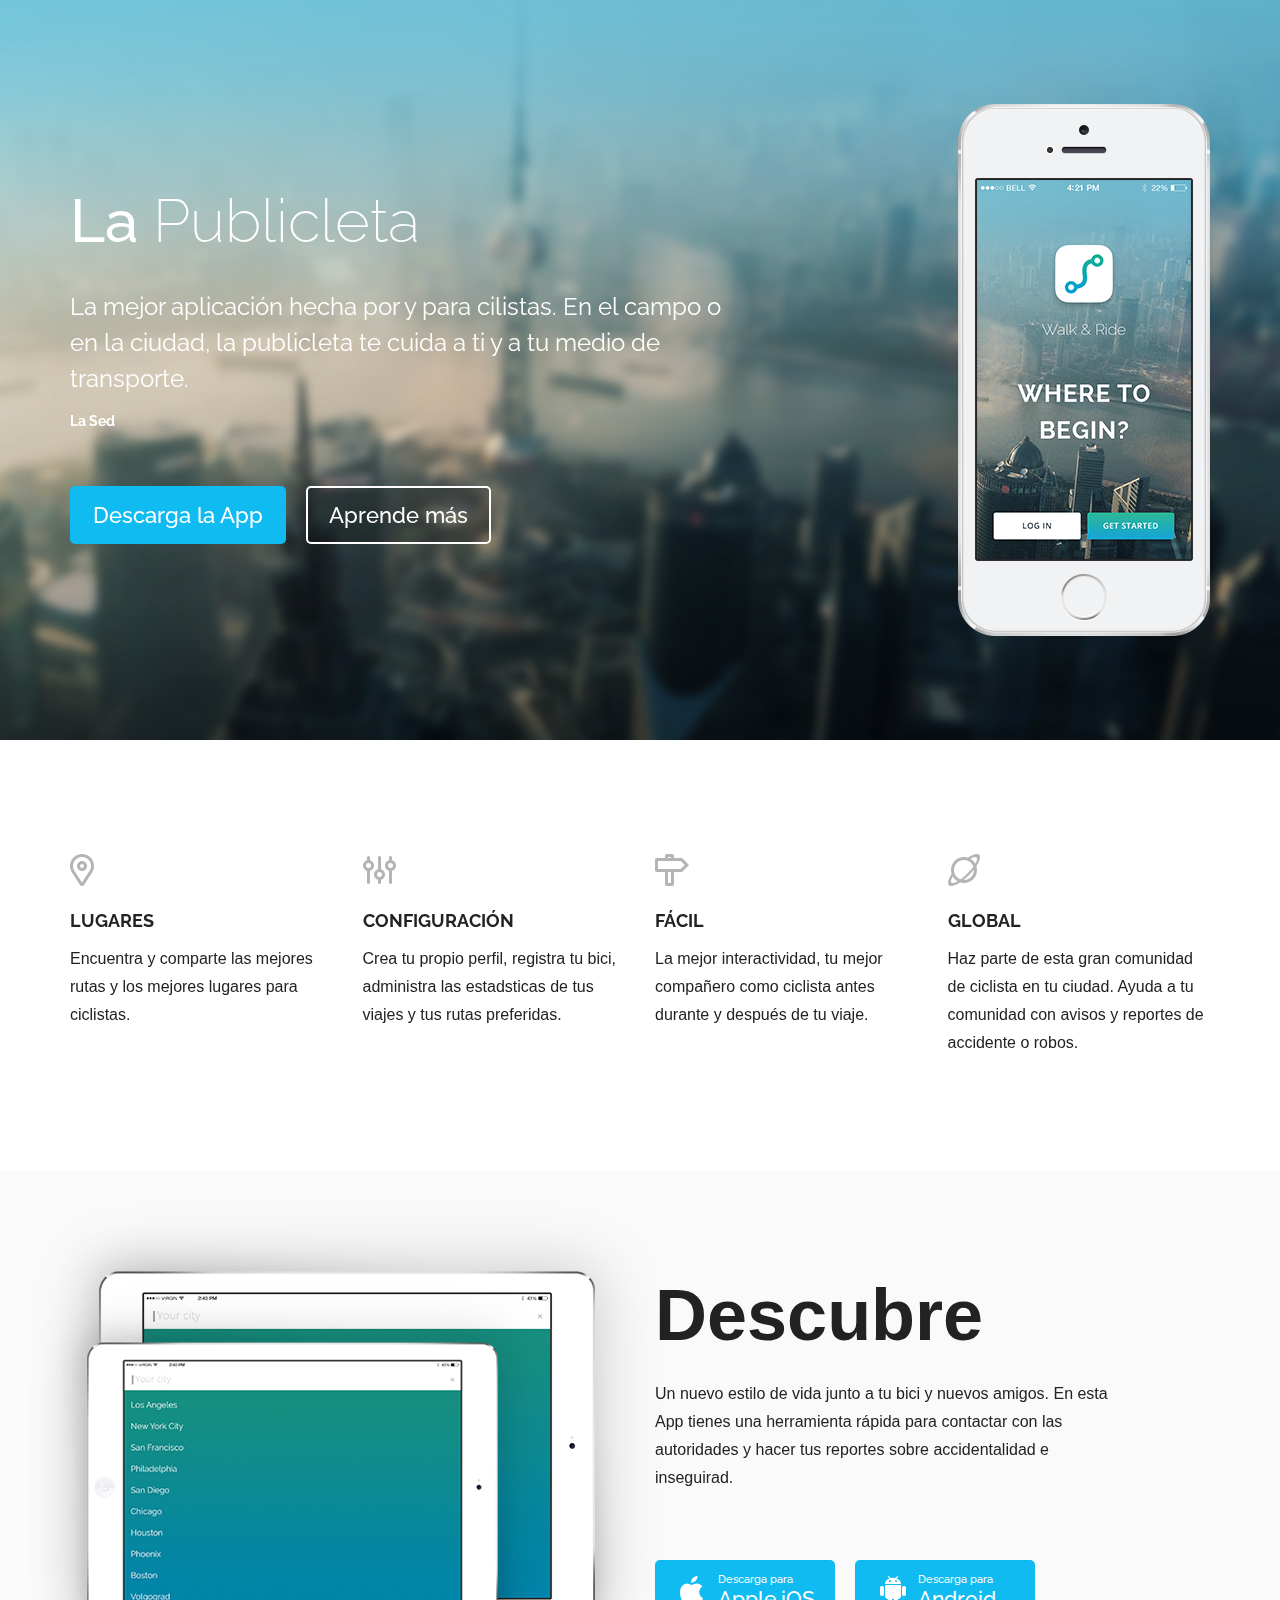
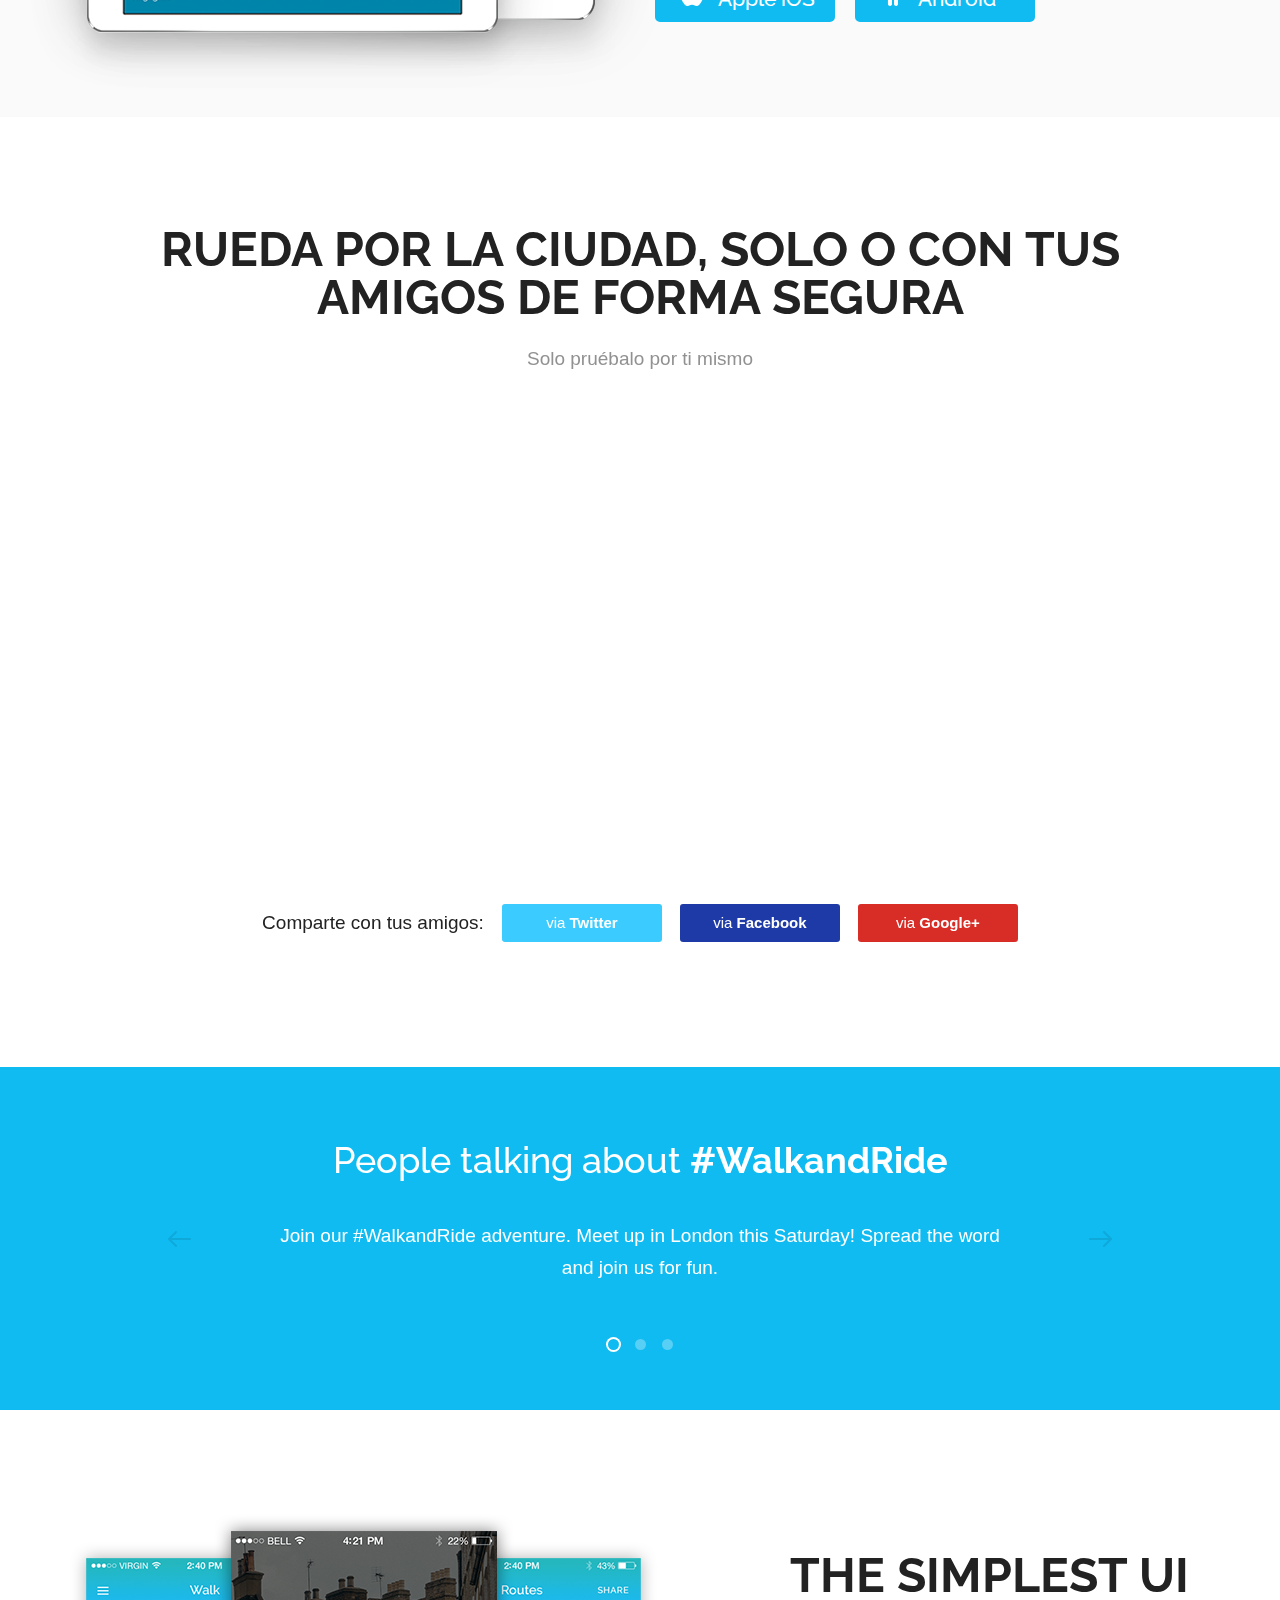
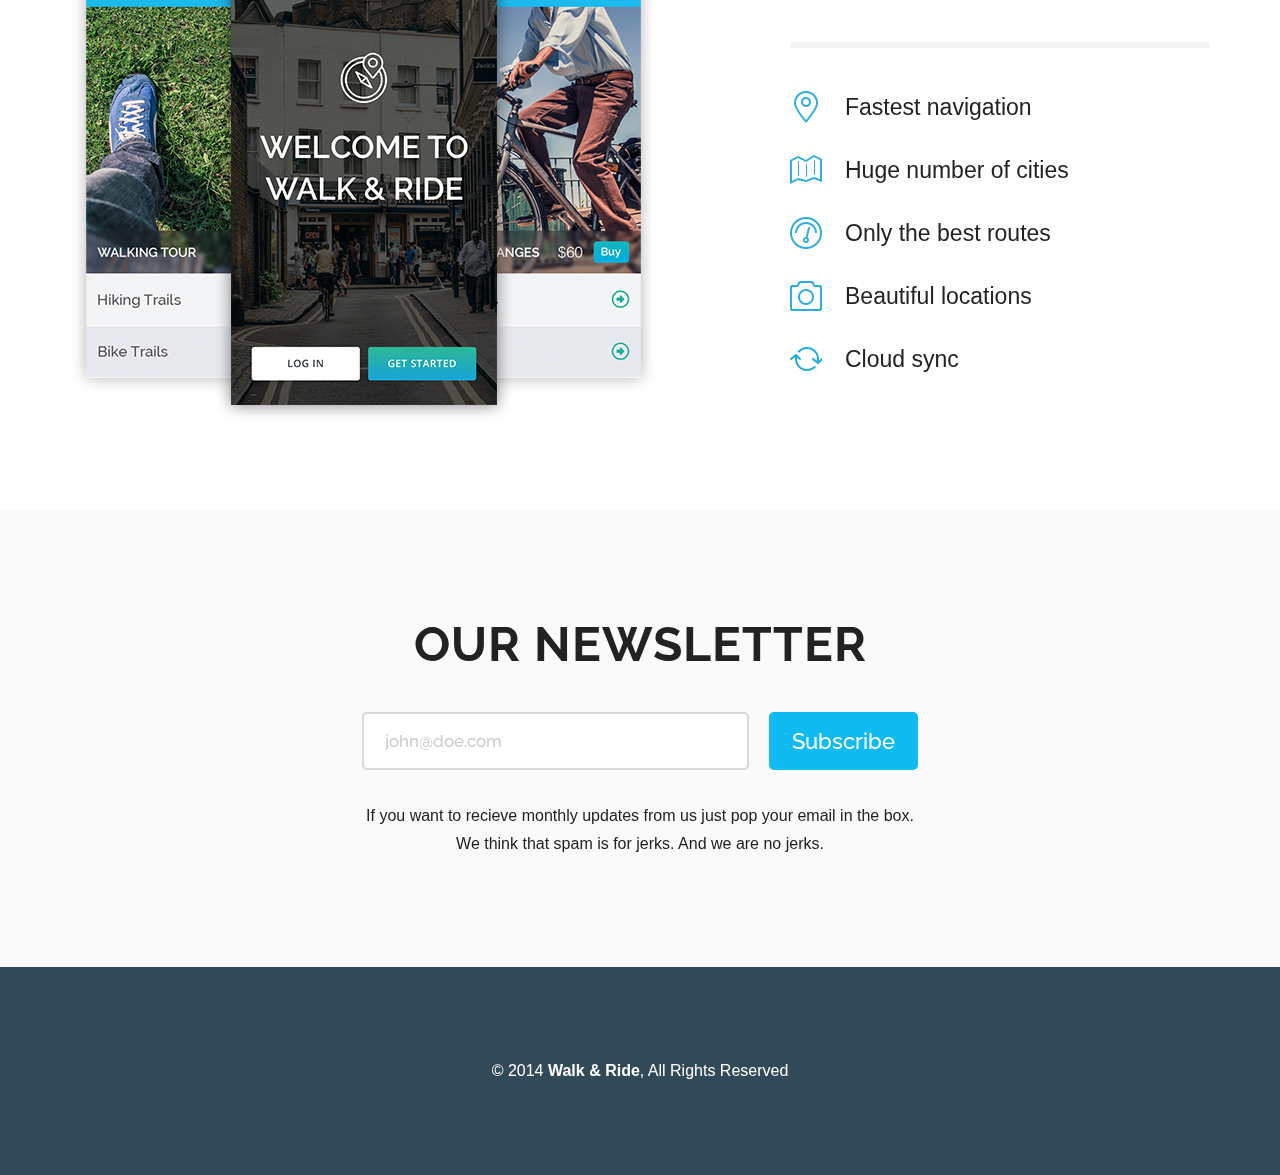
==== commit 38b188d8: "fourth version" ====
--- a/WalkRideTemplate/index.html
+++ b/WalkRideTemplate/index.html
@@ -97,14 +97,14 @@
             <!-- /.discover clearfix -->
             <div class="video clearfix">
                 <div class="wrap">
-                    <div class="video-title">Explore. Walk &amp; Ride in action</div>
-                    <div class="video-subtitle">Just try it for yourself</div>
+                    <div class="video-title">Rueda por la ciudad, solo o con tus amigos de forma segura</div>
+                    <div class="video-subtitle">Solo pruébalo por ti mismo</div>
                     <div class="video-block">
                        <iframe src="//player.vimeo.com/video/106575373?portrait=0" width="814" height="458" frameborder="0" webkitallowfullscreen mozallowfullscreen allowfullscreen></iframe>
                     </div>
                     <div class="video-share-wrapper clearfix">
                         <ul class="social-list clearfix">
-                            <li class="video-share-title">Share it with your friends:</li>
+                            <li class="video-share-title">Comparte con tus amigos:</li>
                             <li><a href="#" class="social-twitter">via <strong>Twitter</strong></a></li>
                             <li><a href="#" class="social-facebook">via <strong>Facebook</strong></a></li>
                             <li><a href="#" class="social-google">via <strong>Google+</strong></a></li>
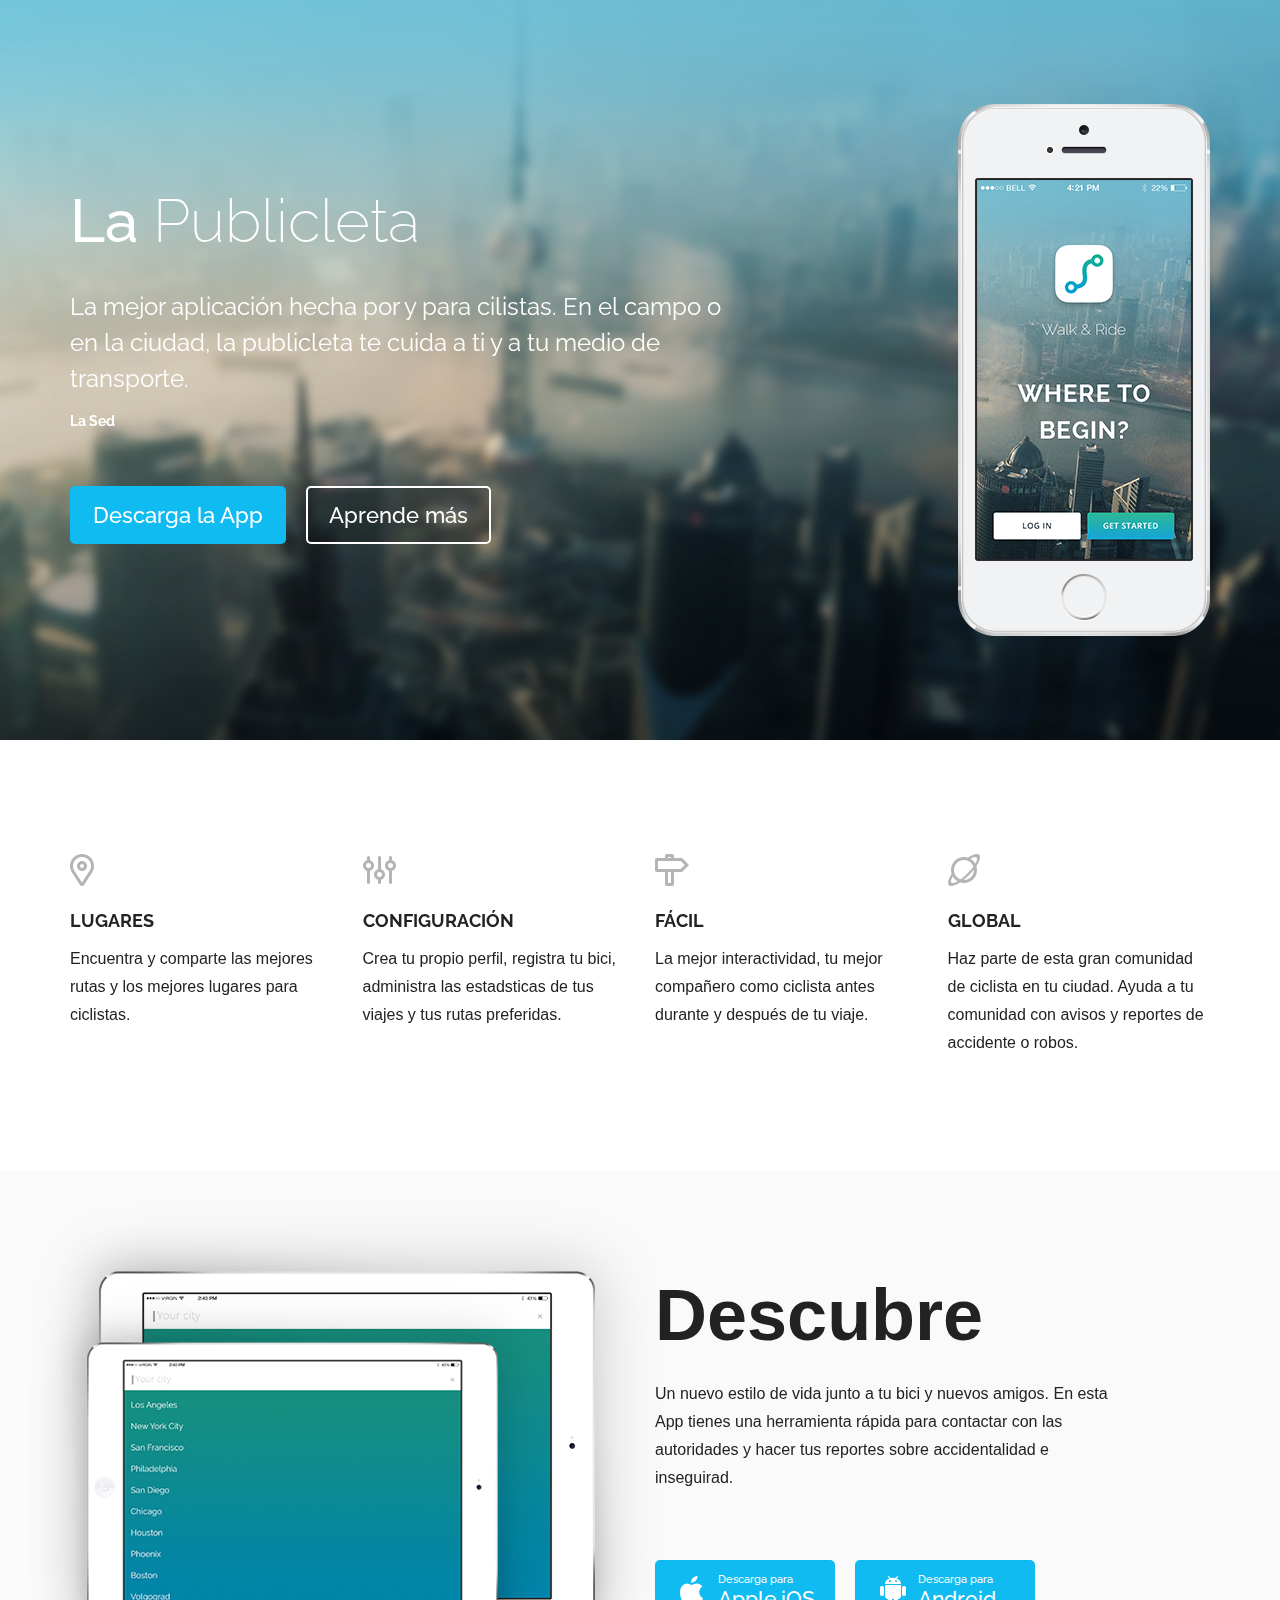
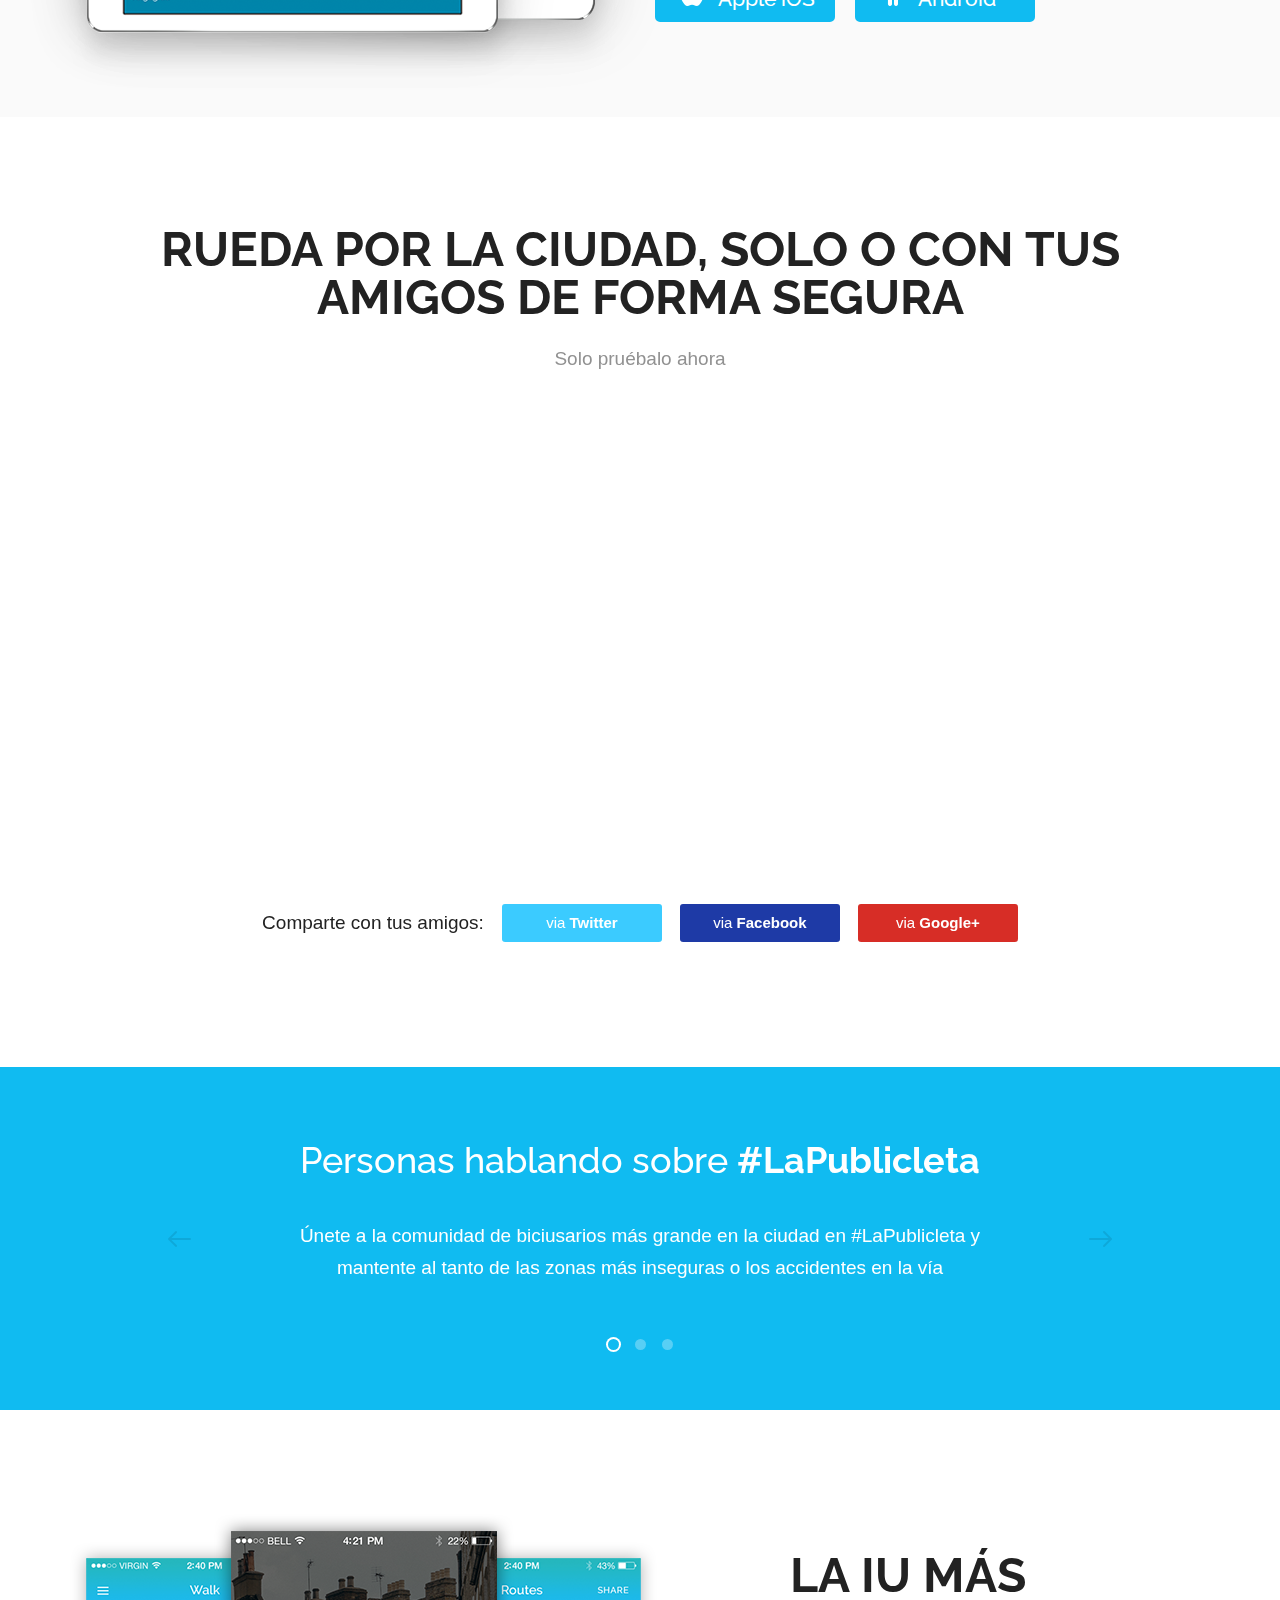
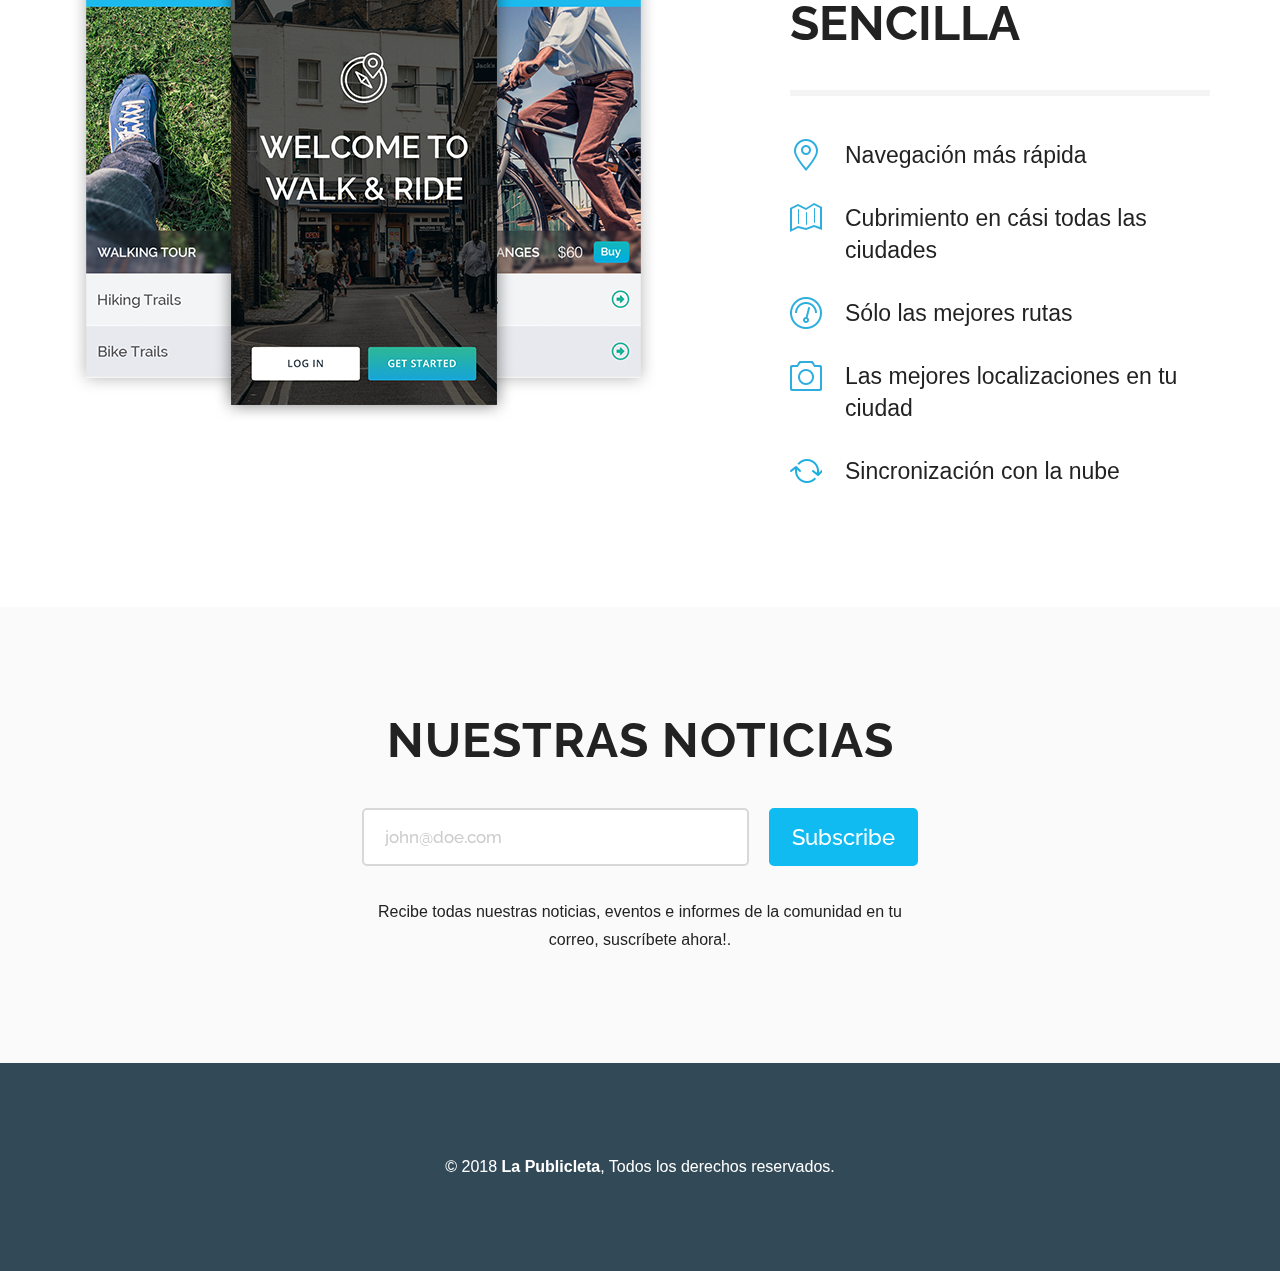
==== commit 8f7dc48d: "V.1.0 - Final commit, the html was ended. Only lack  the images" ====
--- a/WalkRideTemplate/index.html
+++ b/WalkRideTemplate/index.html
@@ -98,7 +98,7 @@
             <div class="video clearfix">
                 <div class="wrap">
                     <div class="video-title">Rueda por la ciudad, solo o con tus amigos de forma segura</div>
-                    <div class="video-subtitle">Solo pruébalo por ti mismo</div>
+                    <div class="video-subtitle">Solo pruébalo ahora</div>
                     <div class="video-block">
                        <iframe src="//player.vimeo.com/video/106575373?portrait=0" width="814" height="458" frameborder="0" webkitallowfullscreen mozallowfullscreen allowfullscreen></iframe>
                     </div>
@@ -118,16 +118,16 @@
                 <div class="wrap">
                     <div class="tab">
                         <div class="box visible">
-                            <h4>People talking about <a href="#">#WalkandRide</a></h4>
-                            <p>Join our #WalkandRide adventure. Meet up in London this Saturday! Spread the word and join us for fun.</p>
+                            <h4>Personas hablando sobre <a href="#">#LaPublicleta</a></h4>
+                            <p>Únete a la comunidad de biciusarios más grande en la ciudad en #LaPublicleta y mantente al tanto de las zonas más inseguras o los accidentes en la vía</p>
                         </div>
                         <div class="box">
-                            <h4>Users loving <a href="#">#WalkandRide</a></h4>
-                            <p>Joining this weekend's #WalkandRide fun! @emmy_lemmy bring your dogs, we can make it a fun walk!</p>
+                            <h4>Los usuarios la aman <a href="#">#LaPublicleta</a></h4>
+                            <p>Saliendo el finde con @RadioDegustador utilizando #LaPublicletaApp!, estamos más seguros y el camino se nos hizo más corto y divertido!</p>
                         </div>
                         <div class="box">
-                            <h4>Folks enjoying <a href="#">#WalkandRide</a></h4>
-                            <p>Nothing to fear, the new #WalkandRide has my tiny street covered, so cool and such a powerful app.</p>
+                            <h4>La comunidad disfruta <a href="#">#LaPublicleta</a></h4>
+                            <p>Nada que temer con #LaPublicleta, recuperé mi bici luego de usar el servicio de alerta de robo!</p>
                         </div>
                         <ul class="tabs">
                             <li class="active"></li>
@@ -144,13 +144,13 @@
             <div class="simple clearfix">
                 <div class="wrap">
                     <div class="simple-content">
-                        <h3>The Simplest UI</h3>
+                        <h3>La IU más sencilla</h3>
                         <ul>
-                            <li class="clearfix"><img src="upload/ico1.png" height="32" width="32" alt=""><span>Fastest navigation</span></li>
-                            <li class="clearfix"><img src="upload/ico2.png" height="32" width="32" alt=""><span>Huge number of cities</span></li>
-                            <li class="clearfix"><img src="upload/ico3.png" height="32" width="32" alt=""><span>Only the best routes</span></li>
-                            <li class="clearfix"><img src="upload/ico4.png" height="32" width="32" alt=""><span>Beautiful locations</span></li>
-                            <li class="clearfix"><img src="upload/ico5.png" height="32" width="32" alt=""><span>Cloud sync</span></li>
+                            <li class="clearfix"><img src="upload/ico1.png" height="32" width="32" alt=""><span>Navegación más rápida</span></li>
+                            <li class="clearfix"><img src="upload/ico2.png" height="32" width="32" alt=""><span>Cubrimiento en cási todas las ciudades</span></li>
+                            <li class="clearfix"><img src="upload/ico3.png" height="32" width="32" alt=""><span>Sólo las mejores rutas</span></li>
+                            <li class="clearfix"><img src="upload/ico4.png" height="32" width="32" alt=""><span>Las mejores localizaciones en tu ciudad</span></li>
+                            <li class="clearfix"><img src="upload/ico5.png" height="32" width="32" alt=""><span>Sincronización con la nube</span></li>
                         </ul>
                     </div>
                     <div class="simple-img">
@@ -162,14 +162,14 @@
             <!-- /.simple clearfix -->
             <div class="newsletter clearfix">
                 <div class="wrap">
-                    <div class="newsletter-title">our newsletter</div>
+                    <div class="newsletter-title">Nuestras noticias</div>
                     <div class="newsletter-form clearfix">
                         <form action="">
                             <input type="email" placeholder="john@doe.com" class="input-text">
                             <input type="button" class="button" value="Subscribe">
                         </form>
                     </div>
-                    <p>If you want to recieve monthly updates from us just pop your email in the box. We think that spam is for jerks. And we are no jerks.</p>
+                    <p>Recibe todas nuestras noticias, eventos e informes de la comunidad en tu correo, suscríbete ahora!.</p>
                 </div>
                 <!-- /.wrap -->
             </div>
@@ -180,7 +180,7 @@
     <!-- /.main -->
     <footer>
         <div class="wrap">
-            <p>&copy; 2014 <strong>Walk &amp; Ride</strong>, All Rights Reserved</p>
+            <p>&copy; 2018 <strong>La Publicleta</strong>, Todos los derechos reservados.</p>
         </div>
         <!-- /.wrap -->
     </footer>
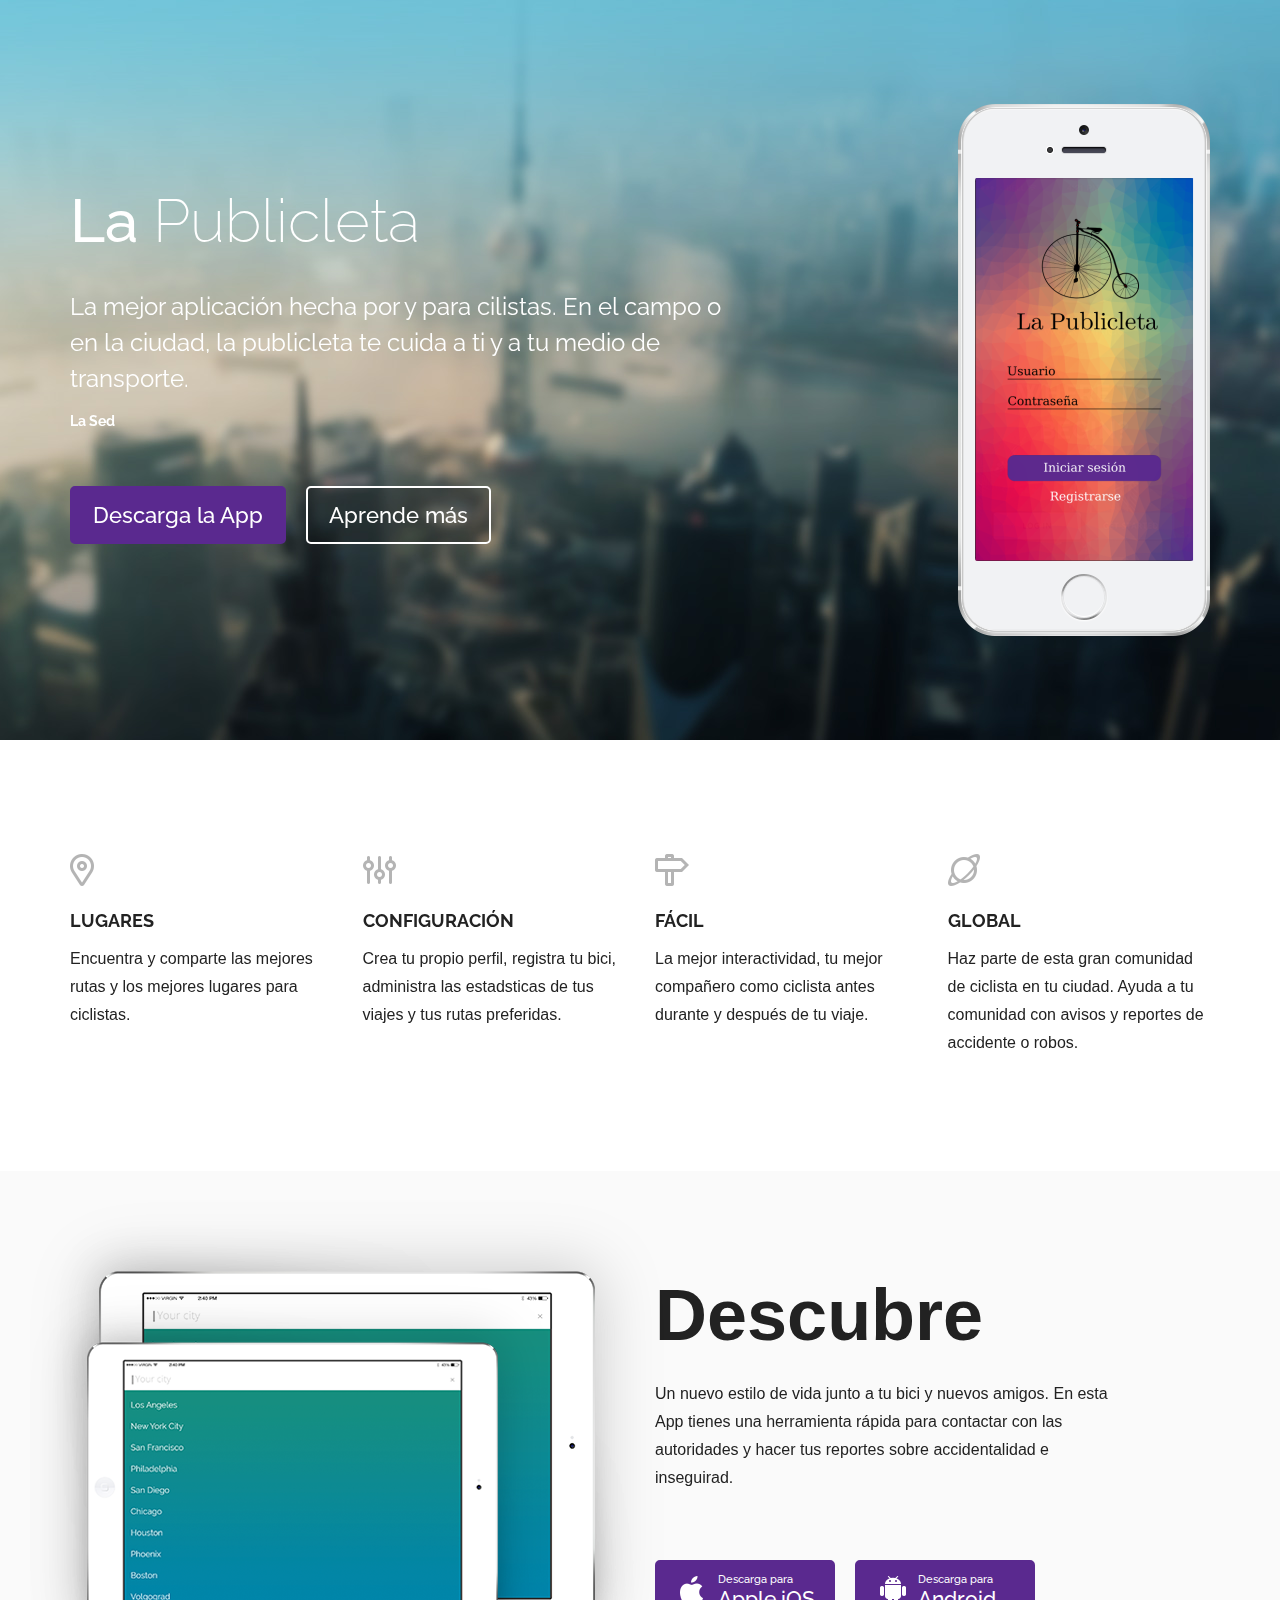
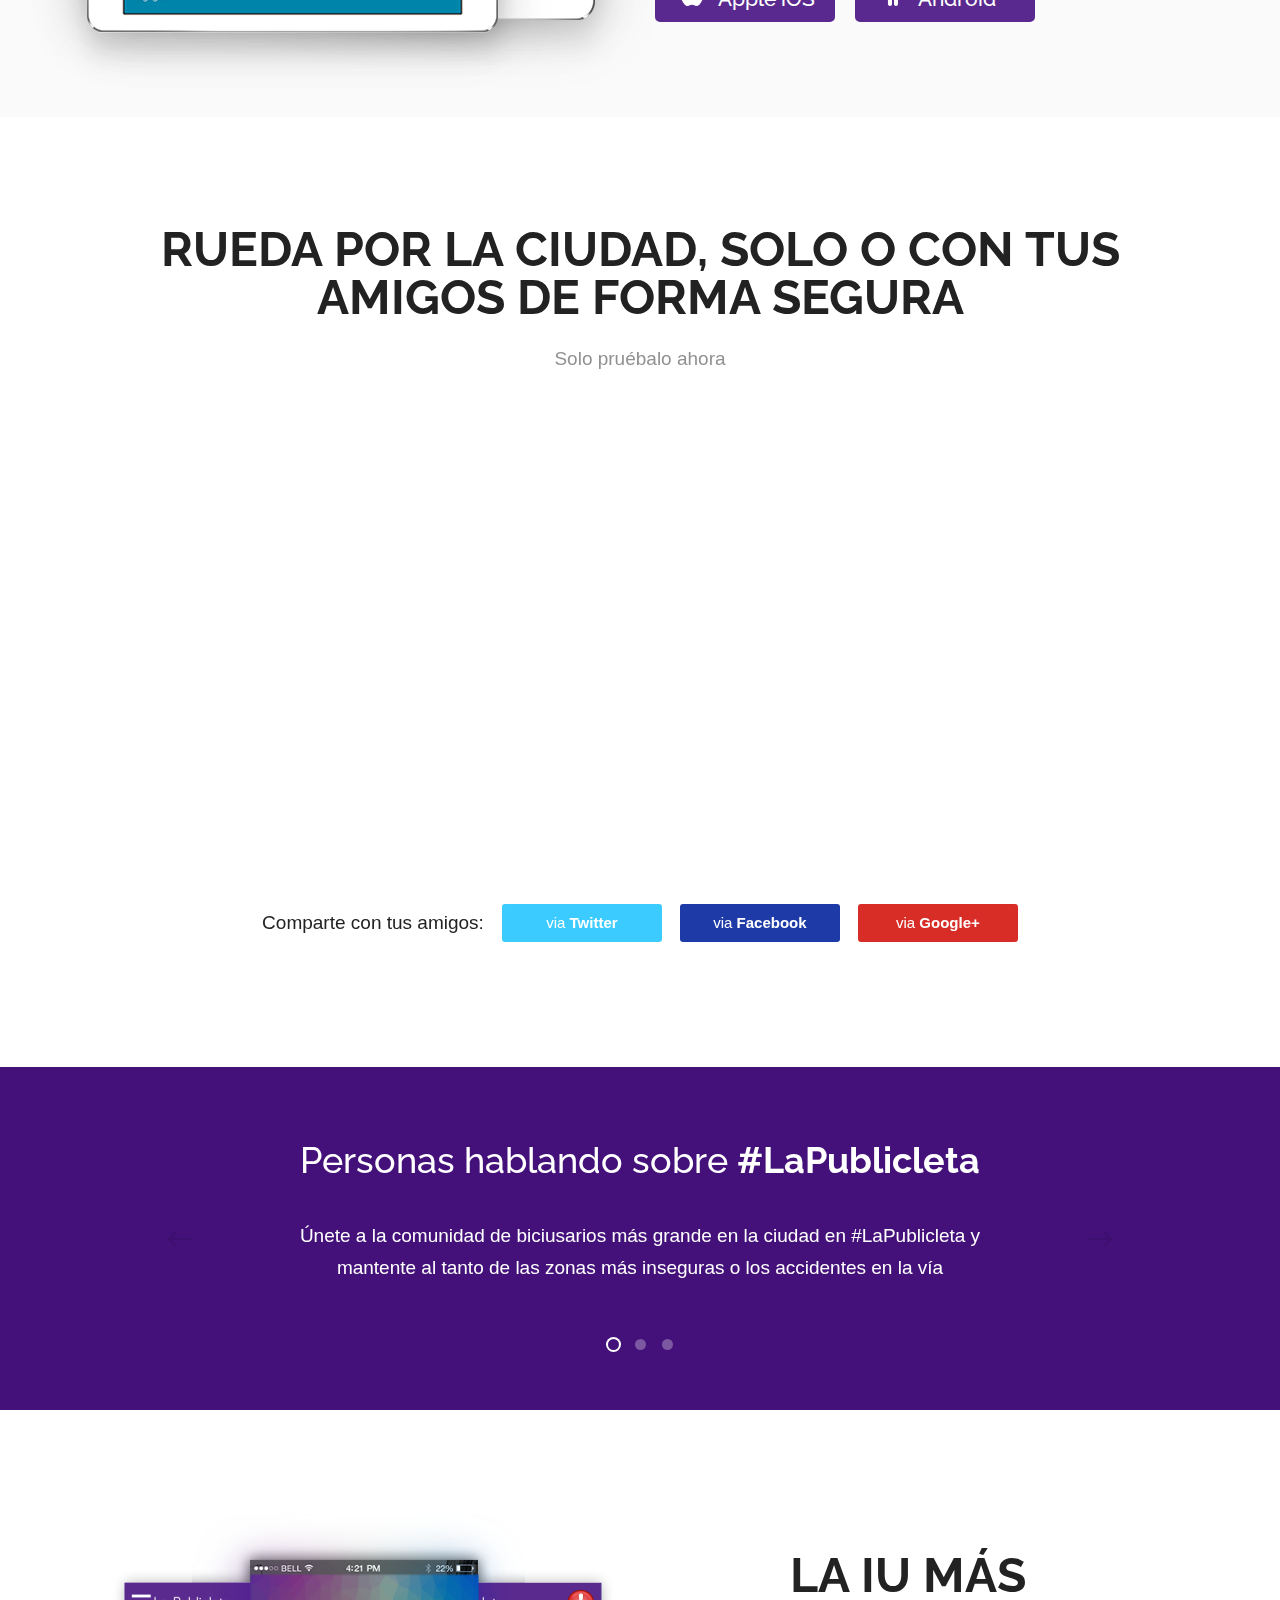
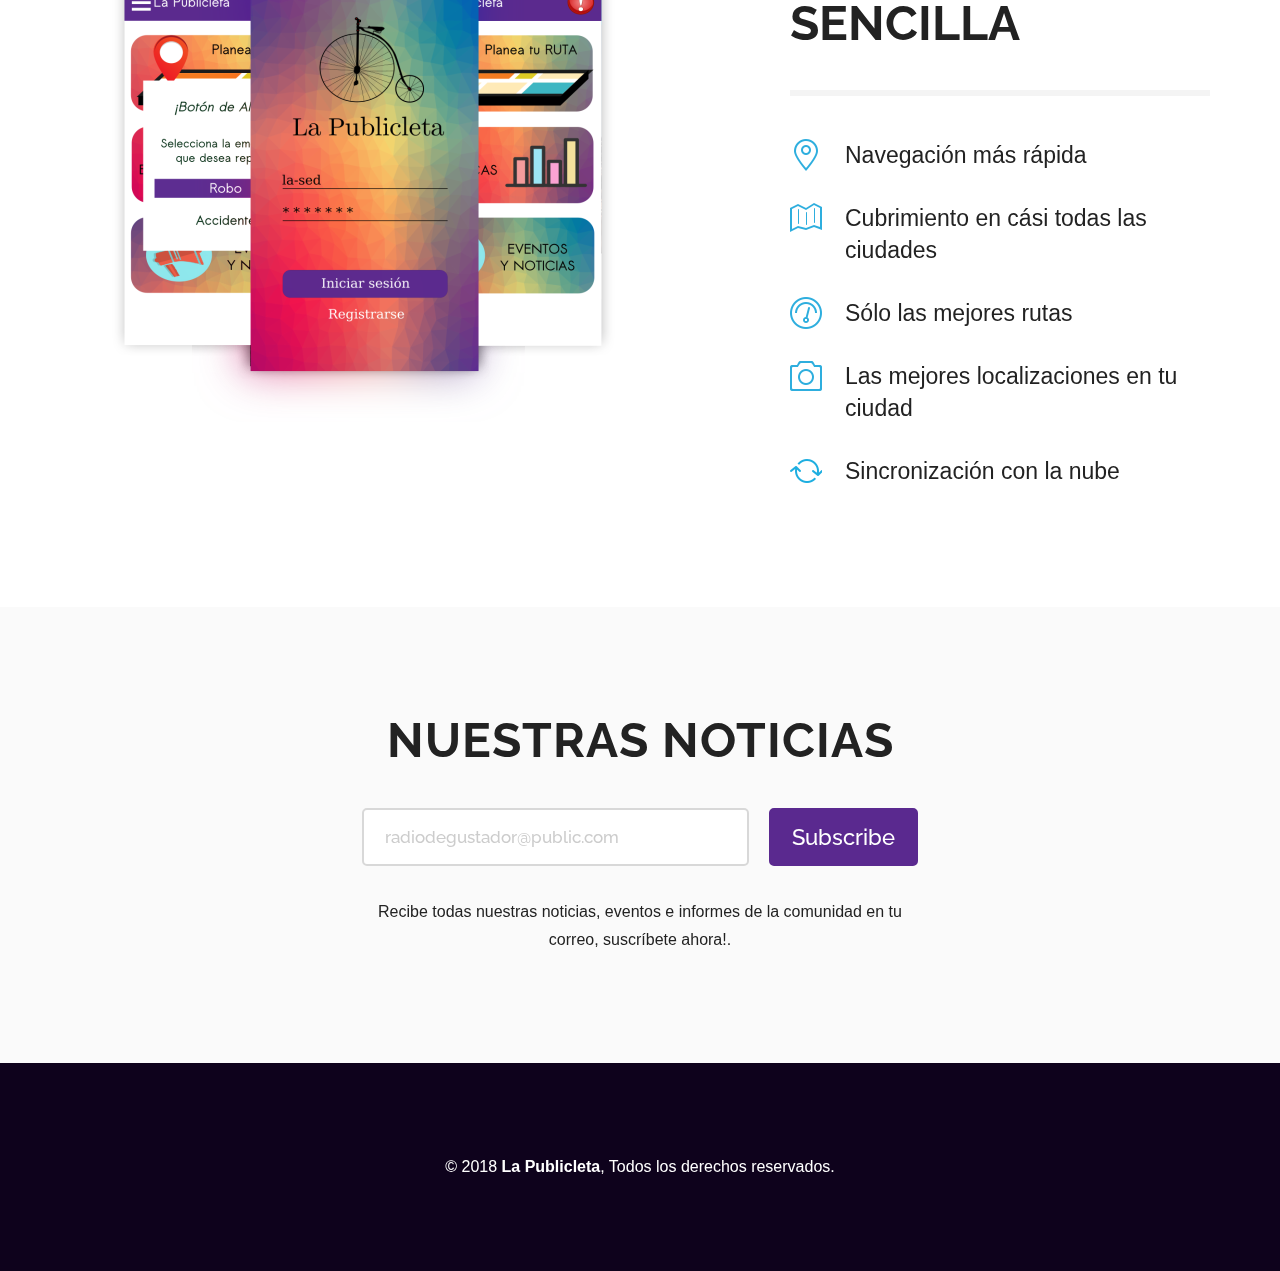
==== commit 9b9a0970: "a new video was linked" ====
--- a/WalkRideTemplate/index.html
+++ b/WalkRideTemplate/index.html
@@ -18,7 +18,7 @@
     <meta property="og:image" content="">
     <meta name="format-detection" content="telephone=no">
     <meta name="format-detection" content="address=no">
-    <link rel="stylesheet" href="css/style.css">
+    <link rel="stylesheet" href="css/style.css">  <!--Aqui se selecciona el archivo de CSS  de estilo-->
     <!--[if lt IE 9]>
         <script src="js/html5.js"></script>
         <script src="js/respond.js"></script>
@@ -100,7 +100,7 @@
                     <div class="video-title">Rueda por la ciudad, solo o con tus amigos de forma segura</div>
                     <div class="video-subtitle">Solo pruébalo ahora</div>
                     <div class="video-block">
-                       <iframe src="//player.vimeo.com/video/106575373?portrait=0" width="814" height="458" frameborder="0" webkitallowfullscreen mozallowfullscreen allowfullscreen></iframe>
+                       <iframe src="https://www.youtube.com/embed/da4aJPb2Yjo" width="814" height="458" frameborder="0" webkitallowfullscreen mozallowfullscreen allowfullscreen></iframe>
                     </div>
                     <div class="video-share-wrapper clearfix">
                         <ul class="social-list clearfix">
@@ -165,7 +165,7 @@
                     <div class="newsletter-title">Nuestras noticias</div>
                     <div class="newsletter-form clearfix">
                         <form action="">
-                            <input type="email" placeholder="john@doe.com" class="input-text">
+                            <input type="email" placeholder="radiodegustador@public.com" class="input-text">
                             <input type="button" class="button" value="Subscribe">
                         </form>
                     </div>
--- a/WalkRideTemplate/css/style.css
+++ b/WalkRideTemplate/css/style.css
@@ -264,18 +264,18 @@
 }
 
 a {
-    color: #10bbf1;
+    color: #5a298f;
     cursor: pointer;
     background: transparent;
     text-decoration: none;
 }
 
 a:hover {
-    color: #40c9f4
+    color: #5a298f
 }
 
 a:active {
-    color: #0b97c3
+    color: #7233b5
 }
 
 .error {
@@ -327,9 +327,9 @@
 
 .button {
     color: white;
-    background: #10bbf1;
+    background: #5a298f;
     height: 58px;
-    border: 2px solid #10bbf1;
+    border: 2px solid #5a298f;
     font: 500 22px "Raleway", "Helvetica Neue", Helvetica, Arial, sans-serif;
     padding: 0 21px;
     -moz-transition: color 0.1s linear, background-color 0.1s linear, border-color 0.1s linear;
@@ -346,13 +346,13 @@
 }
 
 .button:hover {
-    background: #40c9f4;
-    border-color: #40c9f4;
+    background: #7233b5 ;
+    border-color: #7233b5;
 }
 
 .button:active {
-    background: #0b97c3;
-    border-color: #0b97c3;
+    background: #7233b5;
+    border-color: #7233b5;
 }
 
 a.button {
@@ -478,7 +478,7 @@
 /* footer --------------------------  */
 
 footer {
-    background: #324a57;
+    background: #0e021c;
     color: white;
     font-size: 16px;
     line-height: 28px;
@@ -619,7 +619,7 @@
 }
 
 .comments {
-    background: #10bbf1;
+    background: #44117a;
     color: white;
     text-align: center;
     padding: 70px 0 60px;
@@ -765,7 +765,7 @@
     -moz-border-radius: 3px;
     -webkit-border-radius: 3px;
     border-radius: 3px;
-    background-color: #3bcbff;
+    background-color:#3bcbff;
     color: white;
     text-align: center;
     -moz-transition: color 0.1s linear, background-color 0.1s linear, border-color 0.1s linear;
